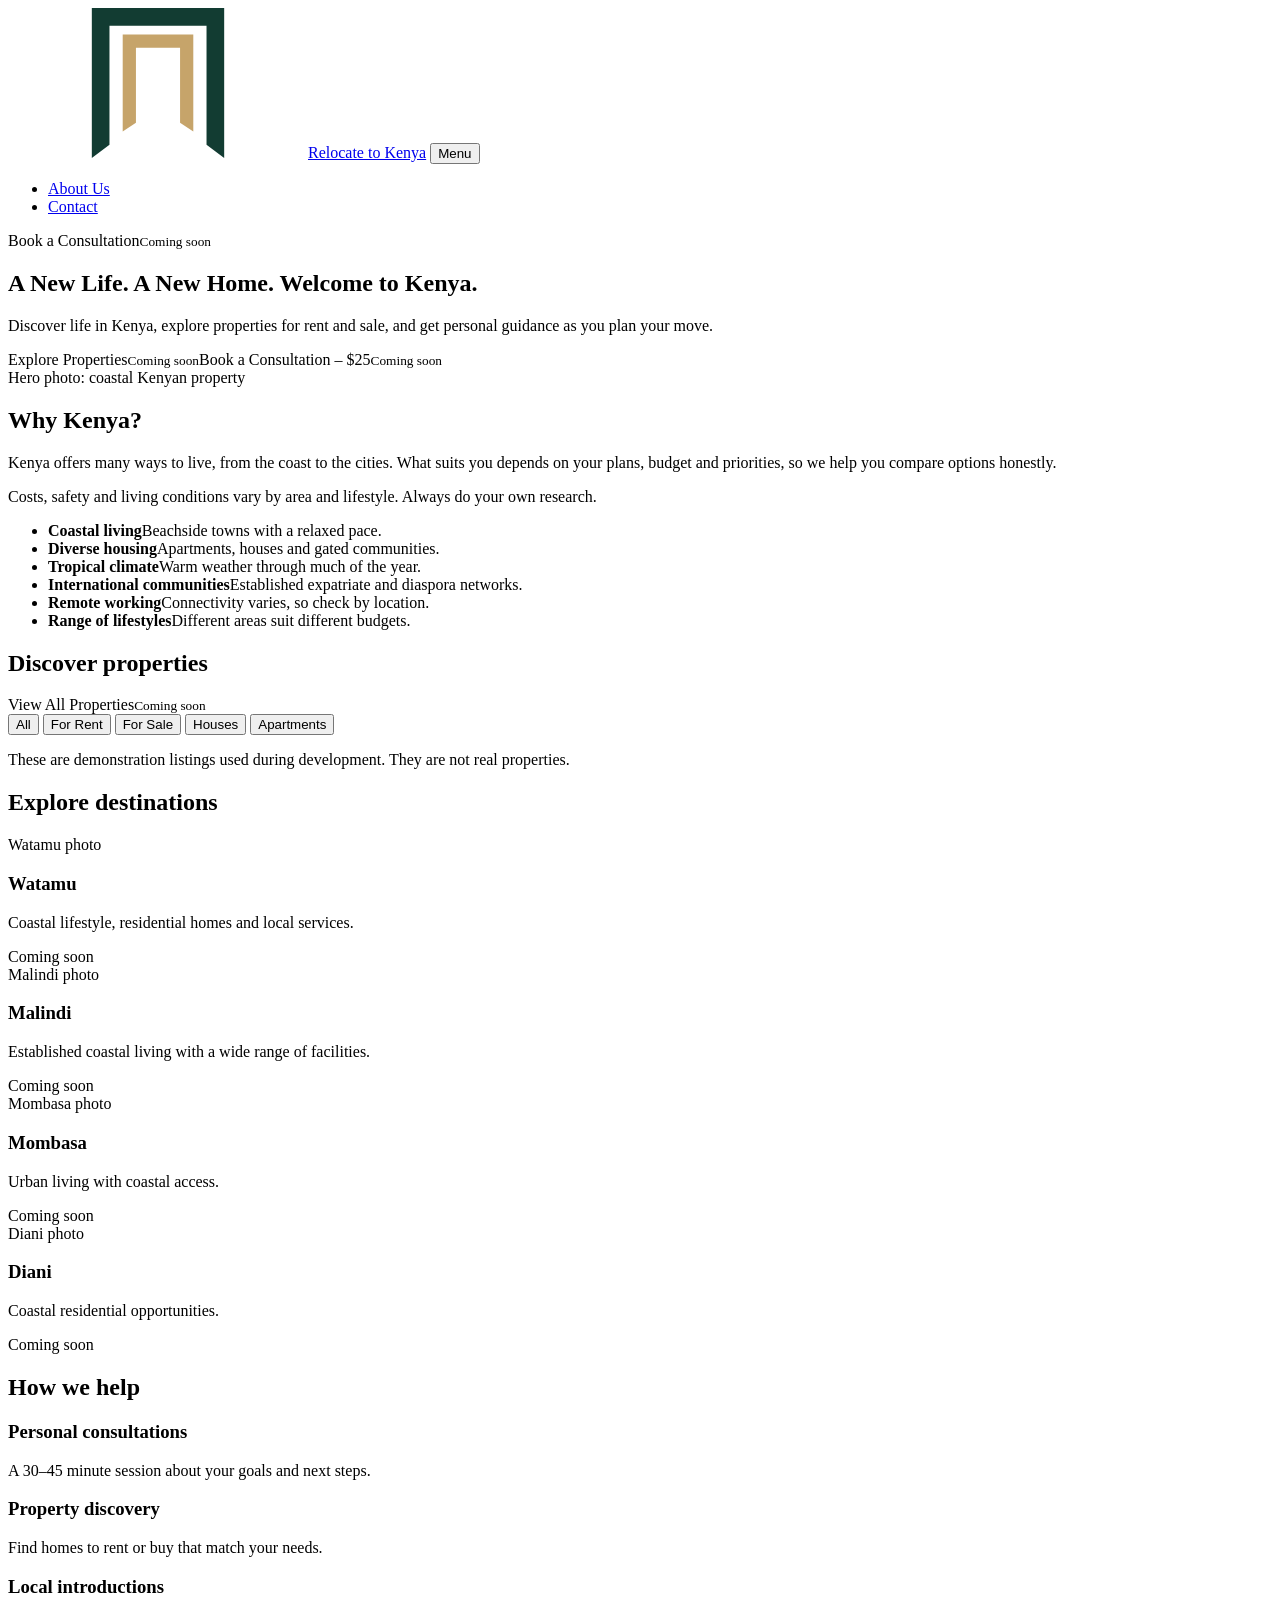
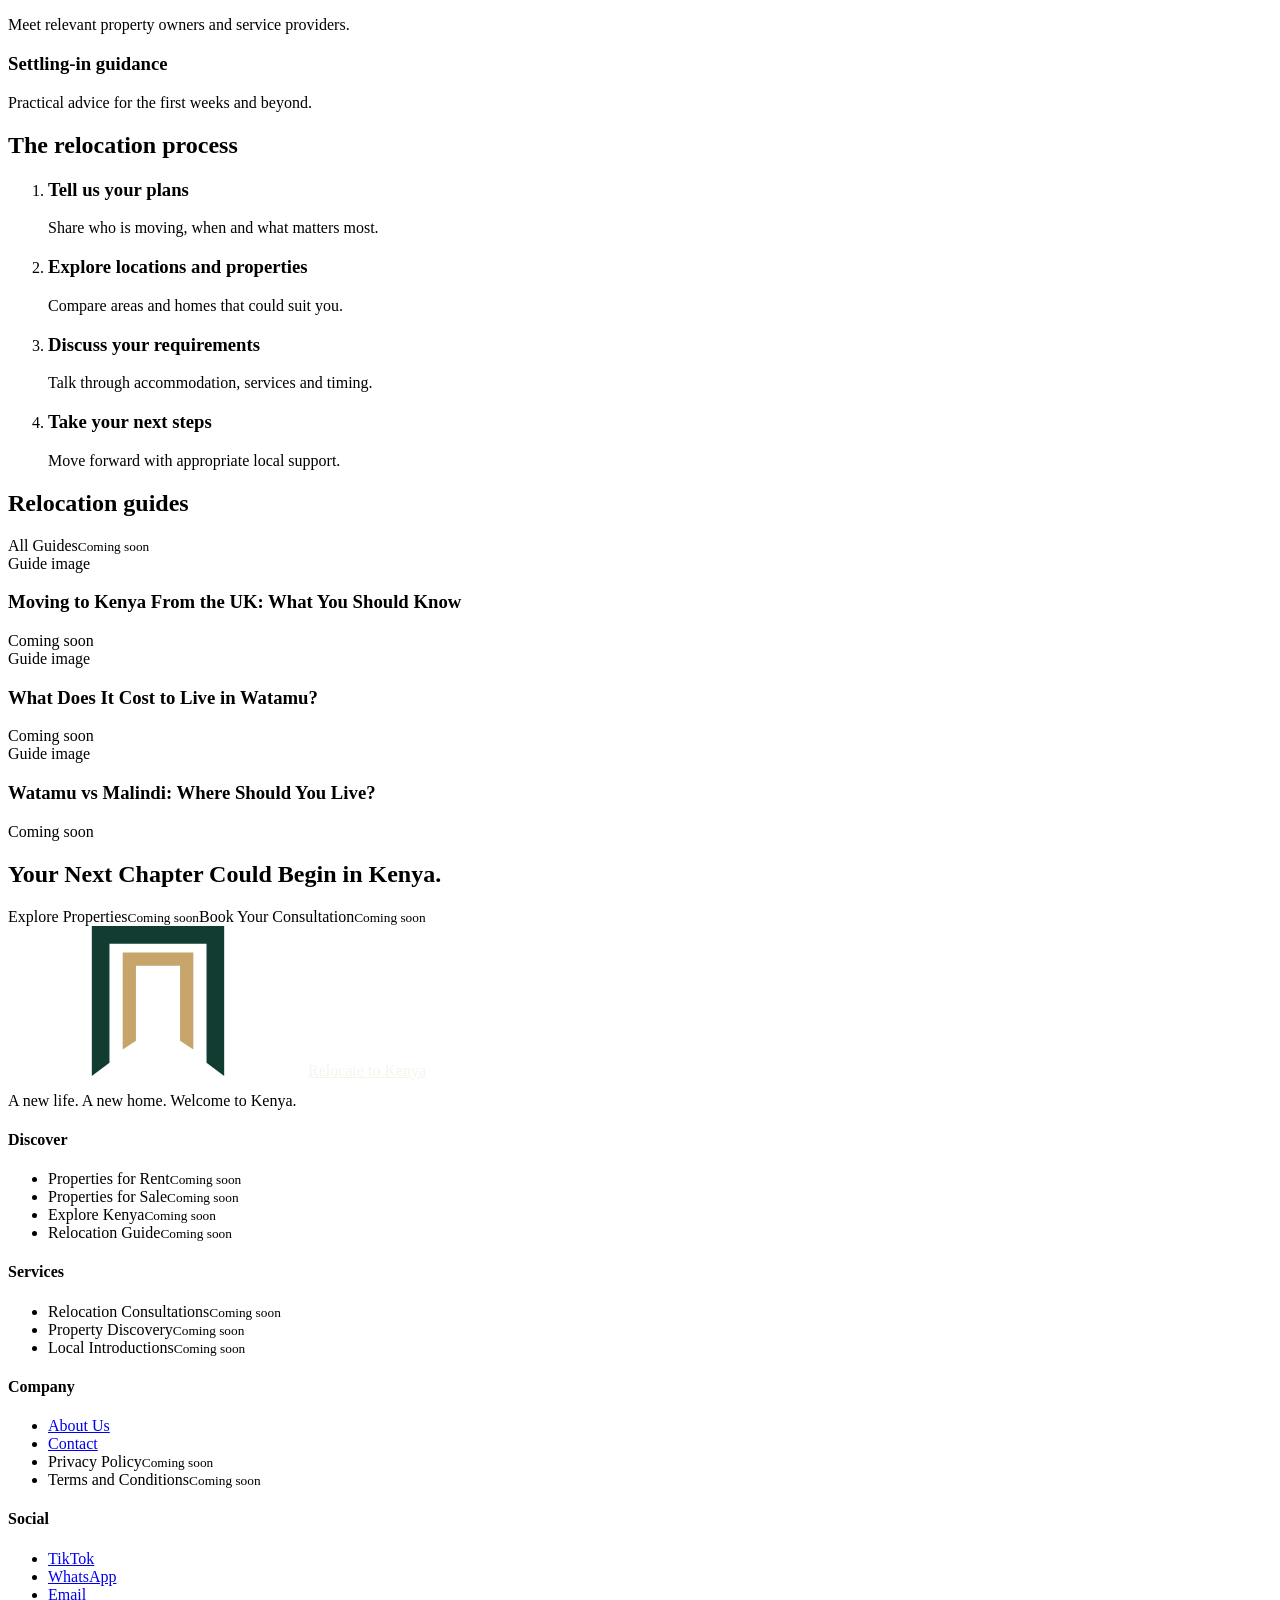
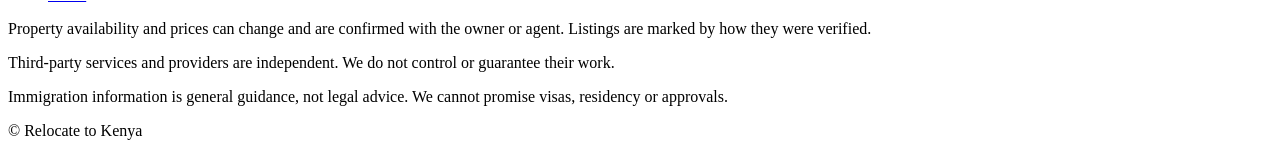
==== index.html @ d1c5458d "Update index.html" ====
<!DOCTYPE html>
<html lang="en">
<head>
<meta charset="utf-8">
<meta name="viewport" content="width=device-width,initial-scale=1">
<title>Relocate to Kenya | Moving to Kenya, Properties, Visas and Permits</title>
<meta name="description" content="Discover life in Kenya, explore properties for rent and sale in Watamu and Malindi, and get personal relocation guidance.">
<link rel="canonical" href="https://relocatetokenya.co.ke/">
<link rel="apple-touch-icon" sizes="180x180" href="/apple-touch-icon.png">
<link rel="icon" type="image/png" sizes="32x32" href="/favicon-32x32.png">
<link rel="icon" type="image/png" sizes="16x16" href="/favicon-16x16.png">
<link rel="manifest" href="/site.webmanifest">
<link rel="preconnect" href="https://fonts.googleapis.com"><link rel="preconnect" href="https://fonts.gstatic.com" crossorigin>
<link href="https://fonts.googleapis.com/css2?family=Figtree:wght@400;500;600&family=Newsreader:opsz,wght@6..72,400;6..72,500;6..72,600&display=swap" rel="stylesheet">
<link rel="stylesheet" href="css/style.css">
</head>
<body>
<svg width="0" height="0" style="position:absolute" aria-hidden="true"><symbol id="mark" viewBox="0 0 30 34"><path fill="#123C32" d="M0 0h30v34l-4-3V4H4v27l-4 3z"/><path fill="#C6A46A" d="M7 6h16v22l-3-2V9H10v17l-3 2z"/></symbol></svg>

<header class="site-header"><div class="wrap bar">
<a class="brand" href="/"><svg aria-hidden="true"><use href="#mark"/></svg>Relocate to Kenya</a>
<button class="menu-btn" aria-expanded="false" aria-controls="nav">Menu</button>
<nav id="nav" aria-label="Main"><ul>
<li><a href="/about">About Us</a></li>
<li><a href="/contact">Contact</a></li></ul></nav>
<span class="btn gold sm disabled" aria-disabled="true">Book a Consultation<small>Coming soon</small></span>
</div></header>

<main>
<section class="hero"><div class="wrap">
<div>
<h1>A New Life. A New Home. Welcome to Kenya.</h1>
<p class="lead">Discover life in Kenya, explore properties for rent and sale, and get personal guidance as you plan your move.</p>
<div class="cta-row"><span class="btn disabled" aria-disabled="true">Explore Properties<small>Coming soon</small></span><span class="btn ghost disabled" aria-disabled="true">Book a Consultation – $25<small>Coming soon</small></span></div>
</div>
<!-- To add a photo: add class "has-img" and style="background-image:url(images/hero.jpg)" -->
<div class="door"><div class="ph"><span>Hero photo: coastal Kenyan property</span></div></div>
</div></section>

<section class="why"><div class="wrap why-grid">
<div><h2>Why Kenya?</h2><p>Kenya offers many ways to live, from the coast to the cities. What suits you depends on your plans, budget and priorities, so we help you compare options honestly.</p>
<p class="fine">Costs, safety and living conditions vary by area and lifestyle. Always do your own research.</p></div>
<ul>
<li><b>Coastal living</b><span>Beachside towns with a relaxed pace.</span></li>
<li><b>Diverse housing</b><span>Apartments, houses and gated communities.</span></li>
<li><b>Tropical climate</b><span>Warm weather through much of the year.</span></li>
<li><b>International communities</b><span>Established expatriate and diaspora networks.</span></li>
<li><b>Remote working</b><span>Connectivity varies, so check by location.</span></li>
<li><b>Range of lifestyles</b><span>Different areas suit different budgets.</span></li>
</ul></div></section>

<section id="properties"><div class="wrap">
<div class="head-row"><h2>Discover properties</h2><span class="btn ghost sm disabled" aria-disabled="true">View All Properties<small>Coming soon</small></span></div>
<div class="chips" role="group" aria-label="Filter properties">
<button class="chip" data-f="all" aria-pressed="true">All</button>
<button class="chip" data-f="rent" aria-pressed="false">For Rent</button>
<button class="chip" data-f="sale" aria-pressed="false">For Sale</button>
<button class="chip" data-f="house" aria-pressed="false">Houses</button>
<button class="chip" data-f="apartment" aria-pressed="false">Apartments</button></div>
<div class="grid" id="listings" aria-live="polite"></div>
<p class="demo-note">These are demonstration listings used during development. They are not real properties.</p>
</div></section>

<section class="dest"><div class="wrap">
<h2>Explore destinations</h2>
<div class="dest-grid">
<div class="soon-card"><div class="ph"><span>Watamu photo</span></div><h3>Watamu</h3><p>Coastal lifestyle, residential homes and local services.</p><span class="soon">Coming soon</span></div>
<div class="soon-card"><div class="ph"><span>Malindi photo</span></div><h3>Malindi</h3><p>Established coastal living with a wide range of facilities.</p><span class="soon">Coming soon</span></div>
<div class="soon-card"><div class="ph"><span>Mombasa photo</span></div><h3>Mombasa</h3><p>Urban living with coastal access.</p><span class="soon">Coming soon</span></div>
<div class="soon-card"><div class="ph"><span>Diani photo</span></div><h3>Diani</h3><p>Coastal residential opportunities.</p><span class="soon">Coming soon</span></div>
</div></div></section>

<section><div class="wrap">
<h2>How we help</h2>
<div class="help-grid">
<div><h3>Personal consultations</h3><p>A 30–45 minute session about your goals and next steps.</p></div>
<div><h3>Property discovery</h3><p>Find homes to rent or buy that match your needs.</p></div>
<div><h3>Local introductions</h3><p>Meet relevant property owners and service providers.</p></div>
<div><h3>Settling-in guidance</h3><p>Practical advice for the first weeks and beyond.</p></div>
</div></div></section>

<section style="padding-top:0"><div class="wrap">
<h2>The relocation process</h2>
<ol class="steps">
<li><h3>Tell us your plans</h3><p>Share who is moving, when and what matters most.</p></li>
<li><h3>Explore locations and properties</h3><p>Compare areas and homes that could suit you.</p></li>
<li><h3>Discuss your requirements</h3><p>Talk through accommodation, services and timing.</p></li>
<li><h3>Take your next steps</h3><p>Move forward with appropriate local support.</p></li>
</ol></div></section>

<section class="guides dest"><div class="wrap">
<div class="head-row"><h2>Relocation guides</h2><span class="btn ghost sm disabled" aria-disabled="true">All Guides<small>Coming soon</small></span></div>
<div class="grid">
<article class="guide"><div class="soon-card"><div class="ph"><span>Guide image</span></div><h3>Moving to Kenya From the UK: What You Should Know</h3><span class="soon">Coming soon</span></div></article>
<article class="guide"><div class="soon-card"><div class="ph"><span>Guide image</span></div><h3>What Does It Cost to Live in Watamu?</h3><span class="soon">Coming soon</span></div></article>
<article class="guide"><div class="soon-card"><div class="ph"><span>Guide image</span></div><h3>Watamu vs Malindi: Where Should You Live?</h3><span class="soon">Coming soon</span></div></article>
</div></div></section>

<section class="final"><div class="wrap">
<h2>Your Next Chapter Could Begin in Kenya.</h2>
<div class="cta-row"><span class="btn gold disabled" aria-disabled="true">Explore Properties<small>Coming soon</small></span><span class="btn ghost disabled" aria-disabled="true">Book Your Consultation<small>Coming soon</small></span></div>
</div></section>
</main>

<footer><div class="wrap">
<div class="f-grid">
<div><a class="brand" href="/" style="color:#F7F4EC"><svg aria-hidden="true"><use href="#mark"/></svg>Relocate to Kenya</a><p style="margin-top:12px">A new life. A new home. Welcome to Kenya.</p></div>
<div><h4>Discover</h4><ul><li><span class="off">Properties for Rent<small>Coming soon</small></span></li><li><span class="off">Properties for Sale<small>Coming soon</small></span></li><li><span class="off">Explore Kenya<small>Coming soon</small></span></li><li><span class="off">Relocation Guide<small>Coming soon</small></span></li></ul></div>
<div><h4>Services</h4><ul><li><span class="off">Relocation Consultations<small>Coming soon</small></span></li><li><span class="off">Property Discovery<small>Coming soon</small></span></li><li><span class="off">Local Introductions<small>Coming soon</small></span></li></ul></div>
<div><h4>Company</h4><ul><li><a href="/about">About Us</a></li><li><a href="/contact">Contact</a></li><li><span class="off">Privacy Policy<small>Coming soon</small></span></li><li><span class="off">Terms and Conditions<small>Coming soon</small></span></li></ul></div>
<div><h4>Social</h4><ul><li><a href="https://www.tiktok.com/@relocatetokenya" target="_blank" rel="noopener">TikTok</a></li><li><a href="https://wa.me/254706688115" target="_blank" rel="noopener">WhatsApp</a></li><li><a href="mailto:info@relocatetokenya.co.ke">Email</a></li></ul></div>
</div>
<div class="disclaimer">
<p>Property availability and prices can change and are confirmed with the owner or agent. Listings are marked by how they were verified.</p>
<p>Third-party services and providers are independent. We do not control or guarantee their work.</p>
<p>Immigration information is general guidance, not legal advice. We cannot promise visas, residency or approvals.</p>
<p>© <span id="year"></span> Relocate to Kenya</p>
</div></div></footer>
<script src="js/main.js"></script>
</body>
</html>
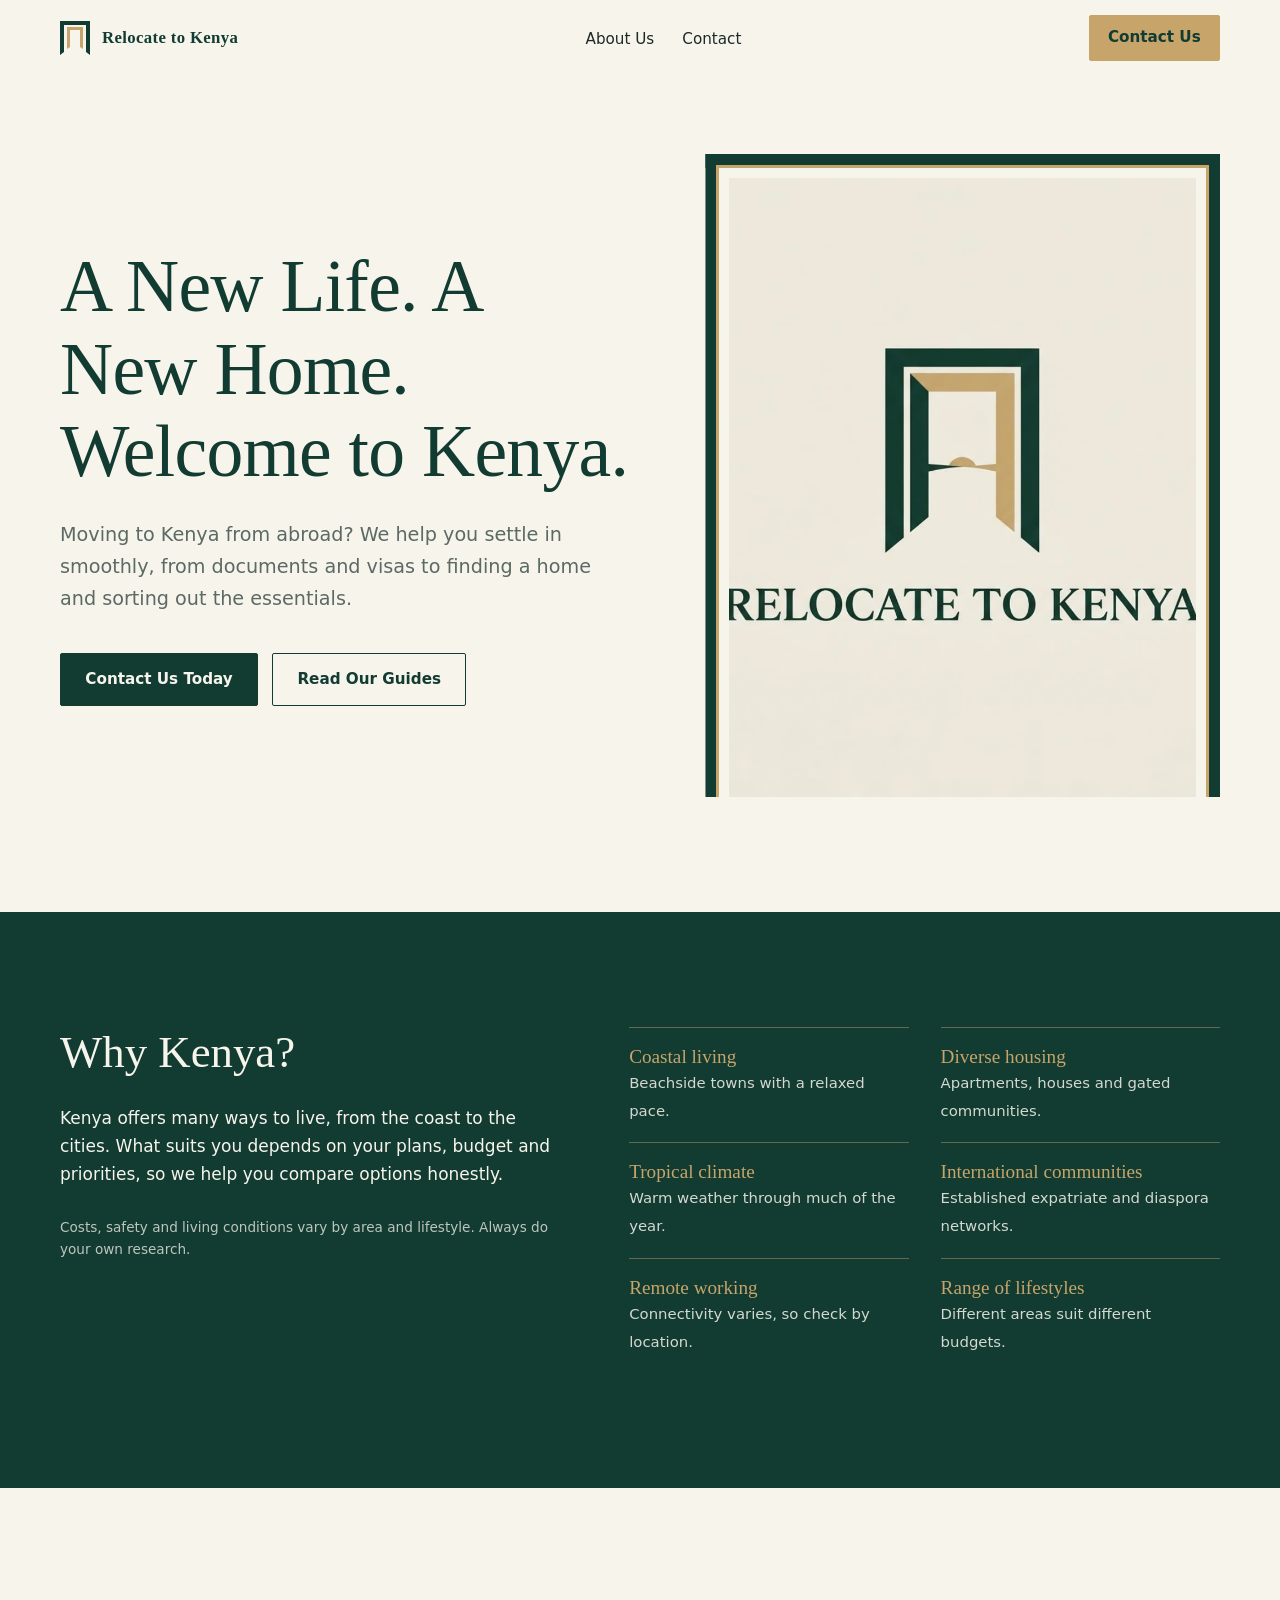
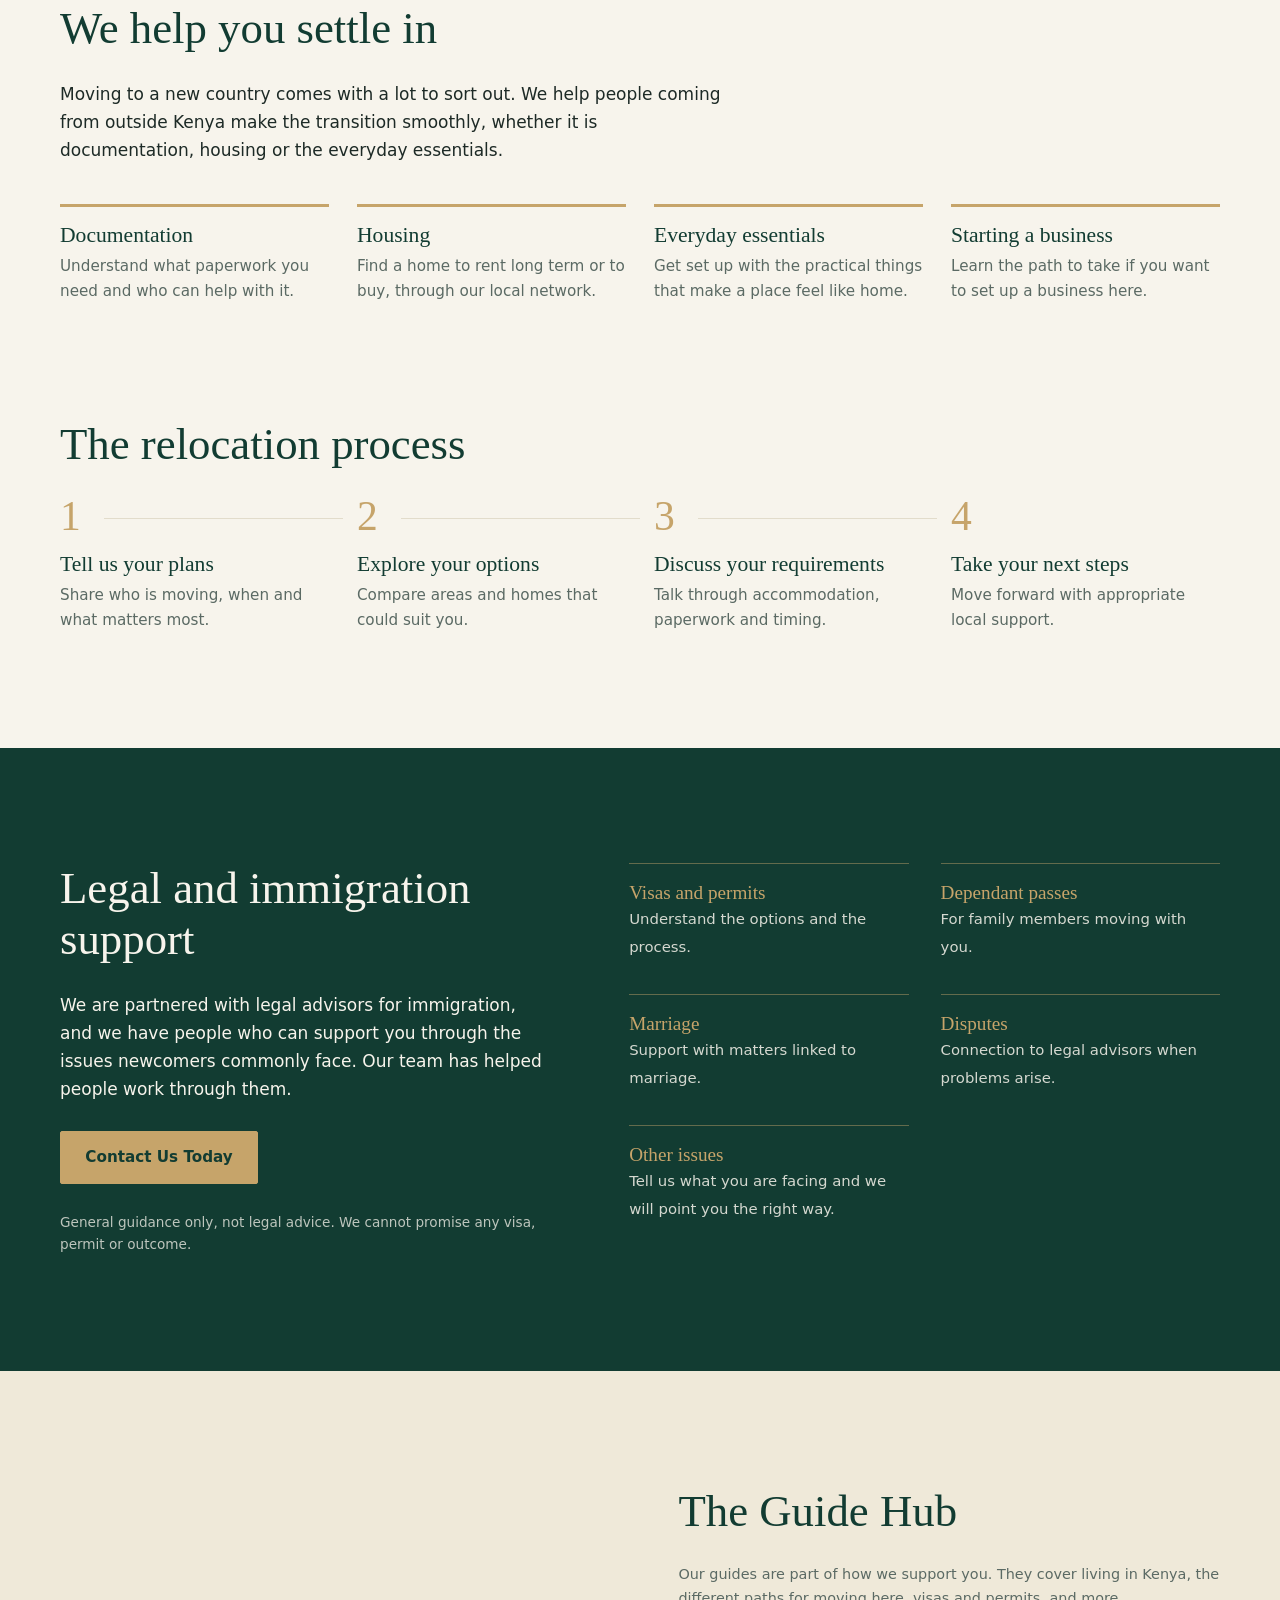
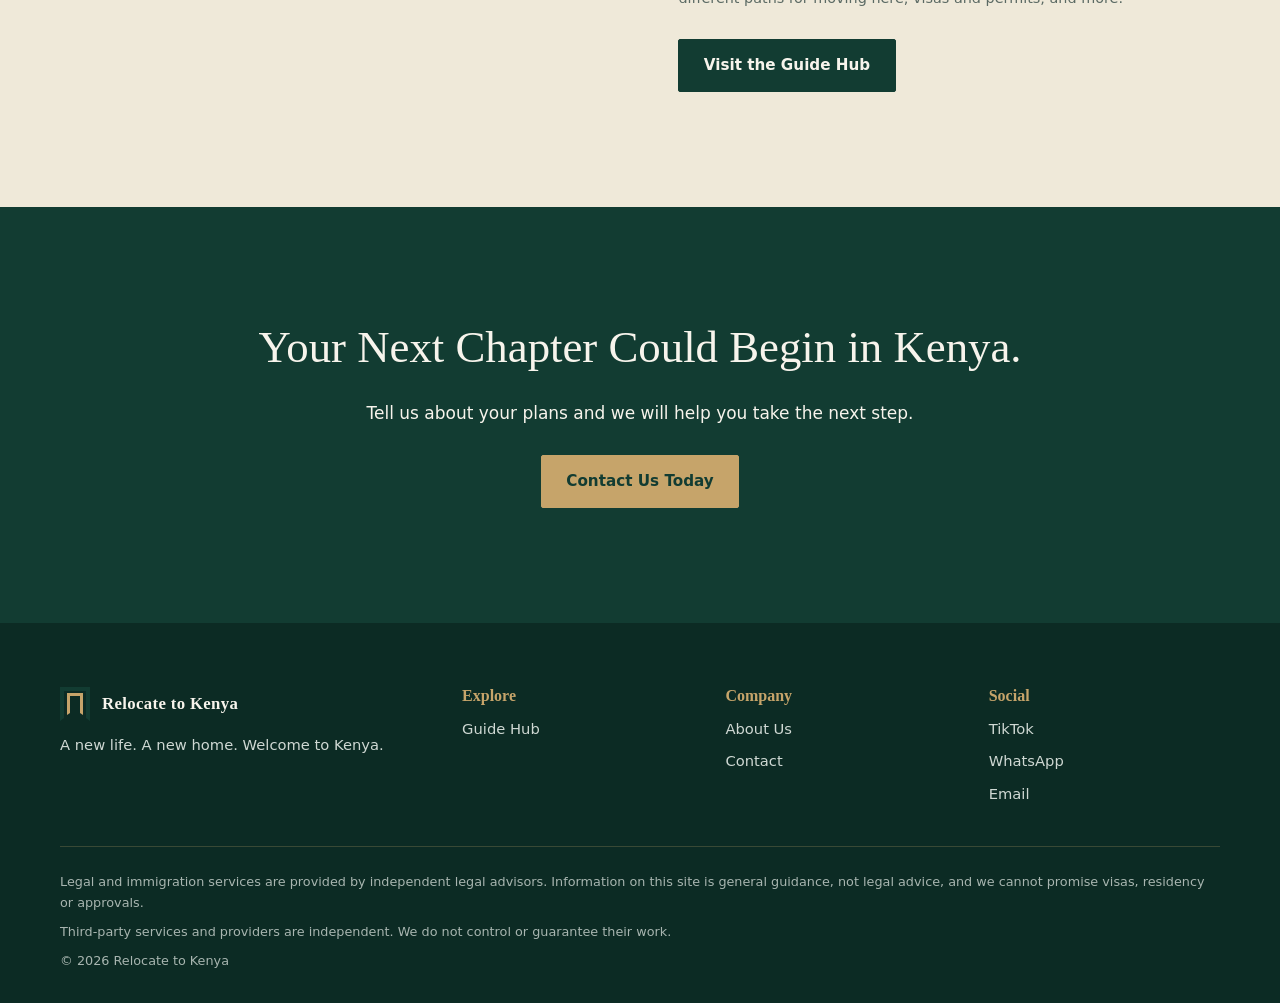
==== commit aa73b756: "Revise title and meta description for SEO improvement Updated the title and meta description for bet" ====
--- a/index.html
+++ b/index.html
@@ -3,8 +3,8 @@
 <head>
 <meta charset="utf-8">
 <meta name="viewport" content="width=device-width,initial-scale=1">
-<title>Relocate to Kenya | Moving to Kenya, Properties, Visas and Permits</title>
-<meta name="description" content="Discover life in Kenya, explore properties for rent and sale in Watamu and Malindi, and get personal relocation guidance.">
+<title>Relocate to Kenya | Moving to Kenya, Properties in Watamu and Malindi</title>
+<meta name="description" content="Relocate to Kenya helps people moving to Kenya settle in smoothly, from documents and visas to housing and everyday essentials.">
 <link rel="canonical" href="https://relocatetokenya.co.ke/">
 <link rel="apple-touch-icon" sizes="180x180" href="/apple-touch-icon.png">
 <link rel="icon" type="image/png" sizes="32x32" href="/favicon-32x32.png">
@@ -23,18 +23,17 @@
 <nav id="nav" aria-label="Main"><ul>
 <li><a href="/about">About Us</a></li>
 <li><a href="/contact">Contact</a></li></ul></nav>
-<span class="btn gold sm disabled" aria-disabled="true">Book a Consultation<small>Coming soon</small></span>
+<a class="btn gold sm" href="/contact">Contact Us</a>
 </div></header>
 
 <main>
 <section class="hero"><div class="wrap">
 <div>
 <h1>A New Life. A New Home. Welcome to Kenya.</h1>
-<p class="lead">Discover life in Kenya, explore properties for rent and sale, and get personal guidance as you plan your move.</p>
-<div class="cta-row"><span class="btn disabled" aria-disabled="true">Explore Properties<small>Coming soon</small></span><span class="btn ghost disabled" aria-disabled="true">Book a Consultation – $25<small>Coming soon</small></span></div>
+<p class="lead">Moving to Kenya from abroad? We help you settle in smoothly, from documents and visas to finding a home and sorting out the essentials.</p>
+<div class="cta-row"><a class="btn" href="/contact">Contact Us Today</a><a class="btn ghost" href="/guides">Read Our Guides</a></div>
 </div>
-<!-- To add a photo: add class "has-img" and style="background-image:url(images/hero.jpg)" -->
-<div class="door"><div class="ph"><span>Hero photo: coastal Kenyan property</span></div></div>
+<div class="door"><div class="ph has-img" style="background-image:url(/images/hero.jpeg)" role="img" aria-label="Relocate to Kenya"></div></div>
 </div></section>
 
 <section class="why"><div class="wrap why-grid">
@@ -49,71 +48,63 @@
 <li><b>Range of lifestyles</b><span>Different areas suit different budgets.</span></li>
 </ul></div></section>
 
-<section id="properties"><div class="wrap">
-<div class="head-row"><h2>Discover properties</h2><span class="btn ghost sm disabled" aria-disabled="true">View All Properties<small>Coming soon</small></span></div>
-<div class="chips" role="group" aria-label="Filter properties">
-<button class="chip" data-f="all" aria-pressed="true">All</button>
-<button class="chip" data-f="rent" aria-pressed="false">For Rent</button>
-<button class="chip" data-f="sale" aria-pressed="false">For Sale</button>
-<button class="chip" data-f="house" aria-pressed="false">Houses</button>
-<button class="chip" data-f="apartment" aria-pressed="false">Apartments</button></div>
-<div class="grid" id="listings" aria-live="polite"></div>
-<p class="demo-note">These are demonstration listings used during development. They are not real properties.</p>
-</div></section>
-
-<section class="dest"><div class="wrap">
-<h2>Explore destinations</h2>
-<div class="dest-grid">
-<div class="soon-card"><div class="ph"><span>Watamu photo</span></div><h3>Watamu</h3><p>Coastal lifestyle, residential homes and local services.</p><span class="soon">Coming soon</span></div>
-<div class="soon-card"><div class="ph"><span>Malindi photo</span></div><h3>Malindi</h3><p>Established coastal living with a wide range of facilities.</p><span class="soon">Coming soon</span></div>
-<div class="soon-card"><div class="ph"><span>Mombasa photo</span></div><h3>Mombasa</h3><p>Urban living with coastal access.</p><span class="soon">Coming soon</span></div>
-<div class="soon-card"><div class="ph"><span>Diani photo</span></div><h3>Diani</h3><p>Coastal residential opportunities.</p><span class="soon">Coming soon</span></div>
-</div></div></section>
-
 <section><div class="wrap">
-<h2>How we help</h2>
+<h2>We help you settle in</h2>
+<p style="margin-bottom:40px">Moving to a new country comes with a lot to sort out. We help people coming from outside Kenya make the transition smoothly, whether it is documentation, housing or the everyday essentials.</p>
 <div class="help-grid">
-<div><h3>Personal consultations</h3><p>A 30–45 minute session about your goals and next steps.</p></div>
-<div><h3>Property discovery</h3><p>Find homes to rent or buy that match your needs.</p></div>
-<div><h3>Local introductions</h3><p>Meet relevant property owners and service providers.</p></div>
-<div><h3>Settling-in guidance</h3><p>Practical advice for the first weeks and beyond.</p></div>
+<div><h3>Documentation</h3><p>Understand what paperwork you need and who can help with it.</p></div>
+<div><h3>Housing</h3><p>Find a home to rent long term or to buy, through our local network.</p></div>
+<div><h3>Everyday essentials</h3><p>Get set up with the practical things that make a place feel like home.</p></div>
+<div><h3>Starting a business</h3><p>Learn the path to take if you want to set up a business here.</p></div>
 </div></div></section>
 
 <section style="padding-top:0"><div class="wrap">
 <h2>The relocation process</h2>
 <ol class="steps">
 <li><h3>Tell us your plans</h3><p>Share who is moving, when and what matters most.</p></li>
-<li><h3>Explore locations and properties</h3><p>Compare areas and homes that could suit you.</p></li>
-<li><h3>Discuss your requirements</h3><p>Talk through accommodation, services and timing.</p></li>
+<li><h3>Explore your options</h3><p>Compare areas and homes that could suit you.</p></li>
+<li><h3>Discuss your requirements</h3><p>Talk through accommodation, paperwork and timing.</p></li>
 <li><h3>Take your next steps</h3><p>Move forward with appropriate local support.</p></li>
 </ol></div></section>
 
-<section class="guides dest"><div class="wrap">
-<div class="head-row"><h2>Relocation guides</h2><span class="btn ghost sm disabled" aria-disabled="true">All Guides<small>Coming soon</small></span></div>
-<div class="grid">
-<article class="guide"><div class="soon-card"><div class="ph"><span>Guide image</span></div><h3>Moving to Kenya From the UK: What You Should Know</h3><span class="soon">Coming soon</span></div></article>
-<article class="guide"><div class="soon-card"><div class="ph"><span>Guide image</span></div><h3>What Does It Cost to Live in Watamu?</h3><span class="soon">Coming soon</span></div></article>
-<article class="guide"><div class="soon-card"><div class="ph"><span>Guide image</span></div><h3>Watamu vs Malindi: Where Should You Live?</h3><span class="soon">Coming soon</span></div></article>
+<section class="why"><div class="wrap why-grid">
+<div><h2>Legal and immigration support</h2>
+<p>We are partnered with legal advisors for immigration, and we have people who can support you through the issues newcomers commonly face. Our team has helped people work through them.</p>
+<div class="cta-row" style="margin-top:28px"><a class="btn gold" href="/contact">Contact Us Today</a></div>
+<p class="fine">General guidance only, not legal advice. We cannot promise any visa, permit or outcome.</p></div>
+<ul>
+<li><b>Visas and permits</b><span>Understand the options and the process.</span></li>
+<li><b>Dependant passes</b><span>For family members moving with you.</span></li>
+<li><b>Marriage</b><span>Support with matters linked to marriage.</span></li>
+<li><b>Disputes</b><span>Connection to legal advisors when problems arise.</span></li>
+<li><b>Other issues</b><span>Tell us what you are facing and we will point you the right way.</span></li>
+</ul></div></section>
+
+<section class="dest"><div class="wrap two-col" style="align-items:center">
+<img class="hub-img" src="https://images.unsplash.com/photo-1629553032544-3c1477c0eac9?q=80&w=764&auto=format&fit=crop&ixlib=rb-4.1.0&ixid=NHwxMjA3fDA%3D" alt="" loading="lazy">
+<div>
+<h2>The Guide Hub</h2>
+<p>Our guides are part of how we support you. They cover living in Kenya, the different paths for moving here, visas and permits, and more.</p>
+<div class="cta-row" style="margin-top:28px"><a class="btn" href="/guides">Visit the Guide Hub</a></div>
 </div></div></section>
 
 <section class="final"><div class="wrap">
 <h2>Your Next Chapter Could Begin in Kenya.</h2>
-<div class="cta-row"><span class="btn gold disabled" aria-disabled="true">Explore Properties<small>Coming soon</small></span><span class="btn ghost disabled" aria-disabled="true">Book Your Consultation<small>Coming soon</small></span></div>
+<p style="margin-inline:auto">Tell us about your plans and we will help you take the next step.</p>
+<div class="cta-row"><a class="btn gold" href="/contact">Contact Us Today</a></div>
 </div></section>
 </main>
 
 <footer><div class="wrap">
-<div class="f-grid">
+<div class="f-grid" style="grid-template-columns:1.6fr 1fr 1fr 1fr">
 <div><a class="brand" href="/" style="color:#F7F4EC"><svg aria-hidden="true"><use href="#mark"/></svg>Relocate to Kenya</a><p style="margin-top:12px">A new life. A new home. Welcome to Kenya.</p></div>
-<div><h4>Discover</h4><ul><li><span class="off">Properties for Rent<small>Coming soon</small></span></li><li><span class="off">Properties for Sale<small>Coming soon</small></span></li><li><span class="off">Explore Kenya<small>Coming soon</small></span></li><li><span class="off">Relocation Guide<small>Coming soon</small></span></li></ul></div>
-<div><h4>Services</h4><ul><li><span class="off">Relocation Consultations<small>Coming soon</small></span></li><li><span class="off">Property Discovery<small>Coming soon</small></span></li><li><span class="off">Local Introductions<small>Coming soon</small></span></li></ul></div>
-<div><h4>Company</h4><ul><li><a href="/about">About Us</a></li><li><a href="/contact">Contact</a></li><li><span class="off">Privacy Policy<small>Coming soon</small></span></li><li><span class="off">Terms and Conditions<small>Coming soon</small></span></li></ul></div>
+<div><h4>Explore</h4><ul><li><a href="/guides">Guide Hub</a></li></ul></div>
+<div><h4>Company</h4><ul><li><a href="/about">About Us</a></li><li><a href="/contact">Contact</a></li></ul></div>
 <div><h4>Social</h4><ul><li><a href="https://www.tiktok.com/@relocatetokenya" target="_blank" rel="noopener">TikTok</a></li><li><a href="https://wa.me/254706688115" target="_blank" rel="noopener">WhatsApp</a></li><li><a href="mailto:info@relocatetokenya.co.ke">Email</a></li></ul></div>
 </div>
 <div class="disclaimer">
-<p>Property availability and prices can change and are confirmed with the owner or agent. Listings are marked by how they were verified.</p>
+<p>Legal and immigration services are provided by independent legal advisors. Information on this site is general guidance, not legal advice, and we cannot promise visas, residency or approvals.</p>
 <p>Third-party services and providers are independent. We do not control or guarantee their work.</p>
-<p>Immigration information is general guidance, not legal advice. We cannot promise visas, residency or approvals.</p>
 <p>© <span id="year"></span> Relocate to Kenya</p>
 </div></div></footer>
 <script src="js/main.js"></script>
--- a/css/style.css
+++ b/css/style.css
@@ -0,0 +1,149 @@
+:root{--green:#123C32;--green-2:#1c5545;--gold:#C6A46A;--ivory:#F7F4EC;--ink:#1d2a26;--mute:#5b6a64;--line:#e2dccb;--r:2px;--serif:'Newsreader',Georgia,serif;--sans:'Figtree',system-ui,sans-serif}
+*{box-sizing:border-box;margin:0}
+html{scroll-behavior:smooth}
+body{font:17px/1.65 var(--sans);color:var(--ink);background:var(--ivory)}
+img{max-width:100%;display:block}
+a{color:inherit}
+:focus-visible{outline:3px solid var(--gold);outline-offset:3px}
+.wrap{width:min(1160px,92%);margin-inline:auto}
+h1,h2,h3{font-family:var(--serif);font-weight:500;line-height:1.12;color:var(--green)}
+h1{font-size:clamp(2.6rem,6vw,4.6rem);letter-spacing:-.01em}
+h2{font-size:clamp(1.9rem,3.6vw,2.8rem);margin-bottom:.6em}
+h3{font-size:1.35rem;margin-bottom:.3em}
+p{max-width:62ch}
+section{padding:clamp(64px,9vw,120px) 0}
+.btn{display:inline-block;padding:.85em 1.6em;border:1.5px solid var(--green);background:var(--green);color:var(--ivory);text-decoration:none;font-weight:600;font-size:.95rem;border-radius:var(--r);transition:background .2s,color .2s}
+.btn:hover{background:var(--green-2)}
+.btn.ghost{background:transparent;color:var(--green)}
+.btn.ghost:hover{background:var(--green);color:var(--ivory)}
+.btn.gold{background:var(--gold);border-color:var(--gold);color:var(--green)}
+.btn.gold:hover{background:#d4b57f}
+.btn.sm{padding:.6em 1.2em}
+/* header */
+.site-header{position:sticky;top:0;z-index:50;background:var(--ivory);border-bottom:1px solid transparent;transition:border-color .2s,box-shadow .2s}
+.site-header.scrolled{border-color:var(--line);box-shadow:0 6px 20px -14px rgba(18,60,50,.4)}
+.bar{display:flex;align-items:center;justify-content:space-between;gap:24px;min-height:76px}
+.brand{display:flex;align-items:center;gap:12px;text-decoration:none;font:600 1.05rem var(--serif);color:var(--green);letter-spacing:.02em}
+.brand svg{width:30px;height:34px}
+nav ul{display:flex;gap:28px;list-style:none;padding:0}
+nav a{text-decoration:none;font-size:.95rem;font-weight:500;padding:6px 0;border-bottom:1.5px solid transparent}
+nav a:hover,nav a[aria-current]{border-color:var(--gold)}
+.menu-btn{display:none;background:none;border:1.5px solid var(--green);color:var(--green);padding:.5em .9em;font:600 .9rem var(--sans);border-radius:var(--r);cursor:pointer}
+/* hero */
+.hero{padding-top:clamp(40px,6vw,80px)}
+.hero .wrap{display:grid;grid-template-columns:1.05fr .95fr;gap:clamp(32px,6vw,90px);align-items:center}
+.hero p.lead{font-size:1.2rem;color:var(--mute);margin:1.4em 0 2em}
+.cta-row{display:flex;flex-wrap:wrap;gap:14px}
+.door{position:relative;aspect-ratio:4/5;border:14px solid var(--green);border-bottom:0;padding:10px 10px 0;background:var(--ivory)}
+.door::before{content:"";position:absolute;inset:0;border:3px solid var(--gold);border-bottom:0;pointer-events:none;z-index:2;margin:-3px}
+.door .ph{height:100%}
+/* photo placeholders: drop real photos in /images and set --img */
+.ph{position:relative;background:linear-gradient(160deg,#2b6a58,#123C32 60%,#0d2c25);background-size:cover;background-position:center;display:flex;align-items:flex-end;color:#fff}
+.ph span{font-size:.8rem;padding:10px 12px;background:rgba(18,60,50,.7);margin:12px;border-radius:var(--r)}
+.ph.has-img span{display:none}
+/* why */
+.why{background:var(--green);color:var(--ivory)}
+.why h2{color:var(--ivory)}
+.why-grid{display:grid;grid-template-columns:1fr 1.2fr;gap:clamp(32px,6vw,90px)}
+.why ul{list-style:none;padding:0;display:grid;grid-template-columns:1fr 1fr;gap:0 32px}
+.why li{padding:18px 0;border-top:1px solid rgba(198,164,106,.45)}
+.why li b{display:block;font:500 1.2rem var(--serif);color:var(--gold)}
+.why li span{font-size:.93rem;opacity:.85}
+.fine{font-size:.85rem;opacity:.75;margin-top:2em}
+/* properties */
+.head-row{display:flex;justify-content:space-between;align-items:end;gap:24px;flex-wrap:wrap;margin-bottom:28px}
+.chips{display:flex;gap:8px;flex-wrap:wrap;margin-bottom:32px}
+.chip{padding:.5em 1.1em;border:1.5px solid var(--line);background:transparent;font:500 .9rem var(--sans);border-radius:99px;cursor:pointer;color:var(--ink)}
+.chip[aria-pressed=true]{background:var(--green);border-color:var(--green);color:var(--ivory)}
+.grid{display:grid;grid-template-columns:repeat(auto-fill,minmax(300px,1fr));gap:28px}
+.card{background:#fff;border:1px solid var(--line);display:flex;flex-direction:column}
+.card .ph{aspect-ratio:3/2}
+.card .body{padding:20px 22px 24px;display:flex;flex-direction:column;gap:6px;flex:1}
+.tag{font-size:.78rem;color:var(--mute)}
+.price{font:600 1.2rem var(--serif);color:var(--green)}
+.facts{display:flex;gap:14px;font-size:.88rem;color:var(--mute);flex-wrap:wrap}
+.status{font-size:.8rem;border-left:3px solid var(--gold);padding-left:8px;margin-top:6px}
+.demo-note{font-size:.85rem;color:var(--mute);margin-top:22px}
+/* destinations */
+.dest{background:#efe9d9}
+.dest-grid{display:grid;grid-template-columns:1.3fr 1.3fr 1fr 1fr;gap:20px}
+.dest a{text-decoration:none;display:block}
+.dest .ph{aspect-ratio:3/4}
+.dest h3{margin-top:12px}
+.dest p{font-size:.9rem;color:var(--mute)}
+.soon{font-size:.78rem;color:var(--mute)}
+/* help + process */
+.help-grid{display:grid;grid-template-columns:repeat(4,1fr);gap:28px}
+.help-grid div{border-top:3px solid var(--gold);padding-top:16px}
+.help-grid p{font-size:.95rem;color:var(--mute)}
+.steps{counter-reset:s;list-style:none;padding:0;display:grid;grid-template-columns:repeat(4,1fr);gap:28px}
+.steps li{counter-increment:s;position:relative;padding-top:56px}
+.steps li::before{content:counter(s);position:absolute;top:0;left:0;font:500 2.6rem/1 var(--serif);color:var(--gold)}
+.steps li::after{content:"";position:absolute;top:22px;left:44px;right:-14px;border-top:1px solid var(--line)}
+.steps li:last-child::after{display:none}
+.steps p{font-size:.95rem;color:var(--mute)}
+/* guides */
+.guides .grid{grid-template-columns:repeat(auto-fill,minmax(260px,1fr))}
+.guide a{text-decoration:none}
+.guide .ph{aspect-ratio:16/10}
+.guide h3{margin-top:14px;font-size:1.2rem}
+/* final */
+.final{background:var(--green);text-align:center;color:var(--ivory)}
+.final h2{color:var(--ivory)}
+.final .cta-row{justify-content:center;margin-top:28px}
+.final .btn.ghost{color:var(--ivory);border-color:var(--gold)}
+.final .btn.ghost:hover{background:var(--gold);color:var(--green)}
+/* footer */
+footer{background:#0c2b24;color:#cfd8d3;padding:64px 0 32px;font-size:.92rem}
+.f-grid{display:grid;grid-template-columns:1.4fr repeat(4,1fr);gap:32px}
+footer h4{font:600 1rem var(--serif);color:var(--gold);margin-bottom:12px}
+footer ul{list-style:none;padding:0;display:grid;gap:8px}
+footer a{text-decoration:none}
+footer a:hover{color:var(--gold)}
+.disclaimer{border-top:1px solid rgba(198,164,106,.3);margin-top:40px;padding-top:24px;font-size:.8rem;opacity:.8;display:grid;gap:8px}
+.disclaimer p{max-width:none}
+@media(max-width:900px){
+.menu-btn{display:block}
+nav{position:absolute;top:76px;left:0;right:0;background:var(--ivory);border-bottom:1px solid var(--line);display:none;padding:12px 4% 24px}
+nav.open{display:block}
+nav ul{flex-direction:column;gap:6px}
+nav a{display:block;padding:10px 0}
+.bar>.btn{display:none}
+.hero .wrap,.why-grid{grid-template-columns:1fr}
+.door{max-width:420px}
+.dest-grid,.help-grid,.steps{grid-template-columns:1fr 1fr}
+.steps li::after{display:none}
+.f-grid{grid-template-columns:1fr 1fr}
+}
+@media(max-width:560px){.dest-grid,.help-grid,.steps,.why ul{grid-template-columns:1fr}.f-grid{grid-template-columns:1fr}}
+@media(prefers-reduced-motion:no-preference){.door{animation:rise .9s cubic-bezier(.2,.7,.2,1) both}@keyframes rise{from{clip-path:inset(100% 0 0 0)}to{clip-path:inset(0)}}}
+@media(prefers-reduced-motion:reduce){html{scroll-behavior:auto}*{transition:none!important}}
+
+/* coming soon states */
+.btn.disabled,.btn.disabled:hover{background:transparent;border:1.5px dashed var(--mute);color:var(--mute);cursor:not-allowed}
+.final .btn.disabled,.final .btn.disabled:hover{border-color:rgba(247,244,236,.5);color:rgba(247,244,236,.75)}
+.btn small,.off small{font-weight:500;font-size:.72rem;margin-left:.6em;opacity:.85}
+.soon-card{cursor:default}
+.off{opacity:.65;cursor:default}
+
+/* inner pages */
+.page-hero{padding:clamp(48px,7vw,96px) 0 clamp(32px,4vw,56px)}
+.page-hero h1{font-size:clamp(2.2rem,5vw,3.6rem)}
+.page-hero .lead{font-size:1.2rem;color:var(--mute);margin-top:1em}
+.two-col{display:grid;grid-template-columns:1fr 1fr;gap:clamp(32px,6vw,90px)}
+.two-col p+p{margin-top:1em}
+.values{list-style:none;padding:0}
+.values li{padding:16px 0;border-top:1px solid var(--line)}
+.values li:last-child{border-bottom:1px solid var(--line)}
+.values b{display:block;font:500 1.2rem var(--serif);color:var(--green)}
+.values span{color:var(--mute);font-size:.95rem}
+.methods{display:grid;grid-template-columns:repeat(auto-fit,minmax(230px,1fr));gap:20px}
+.method{display:block;text-decoration:none;background:#fff;border:1px solid var(--line);border-top:3px solid var(--gold);padding:22px 24px;transition:border-color .2s}
+.method:hover{border-color:var(--green)}
+.method span{color:var(--mute);overflow-wrap:anywhere}
+.off-card{opacity:.6;border-top-style:dashed}
+.topics{display:grid;grid-template-columns:repeat(auto-fit,minmax(230px,1fr));gap:20px;margin:28px 0}
+.topics a{text-decoration:none;padding:18px 0;border-top:1px solid var(--line)}
+.topics a:hover h3{text-decoration:underline;text-decoration-color:var(--gold)}
+.topics p{font-size:.93rem;color:var(--mute)}
+@media(max-width:900px){.two-col{grid-template-columns:1fr}}
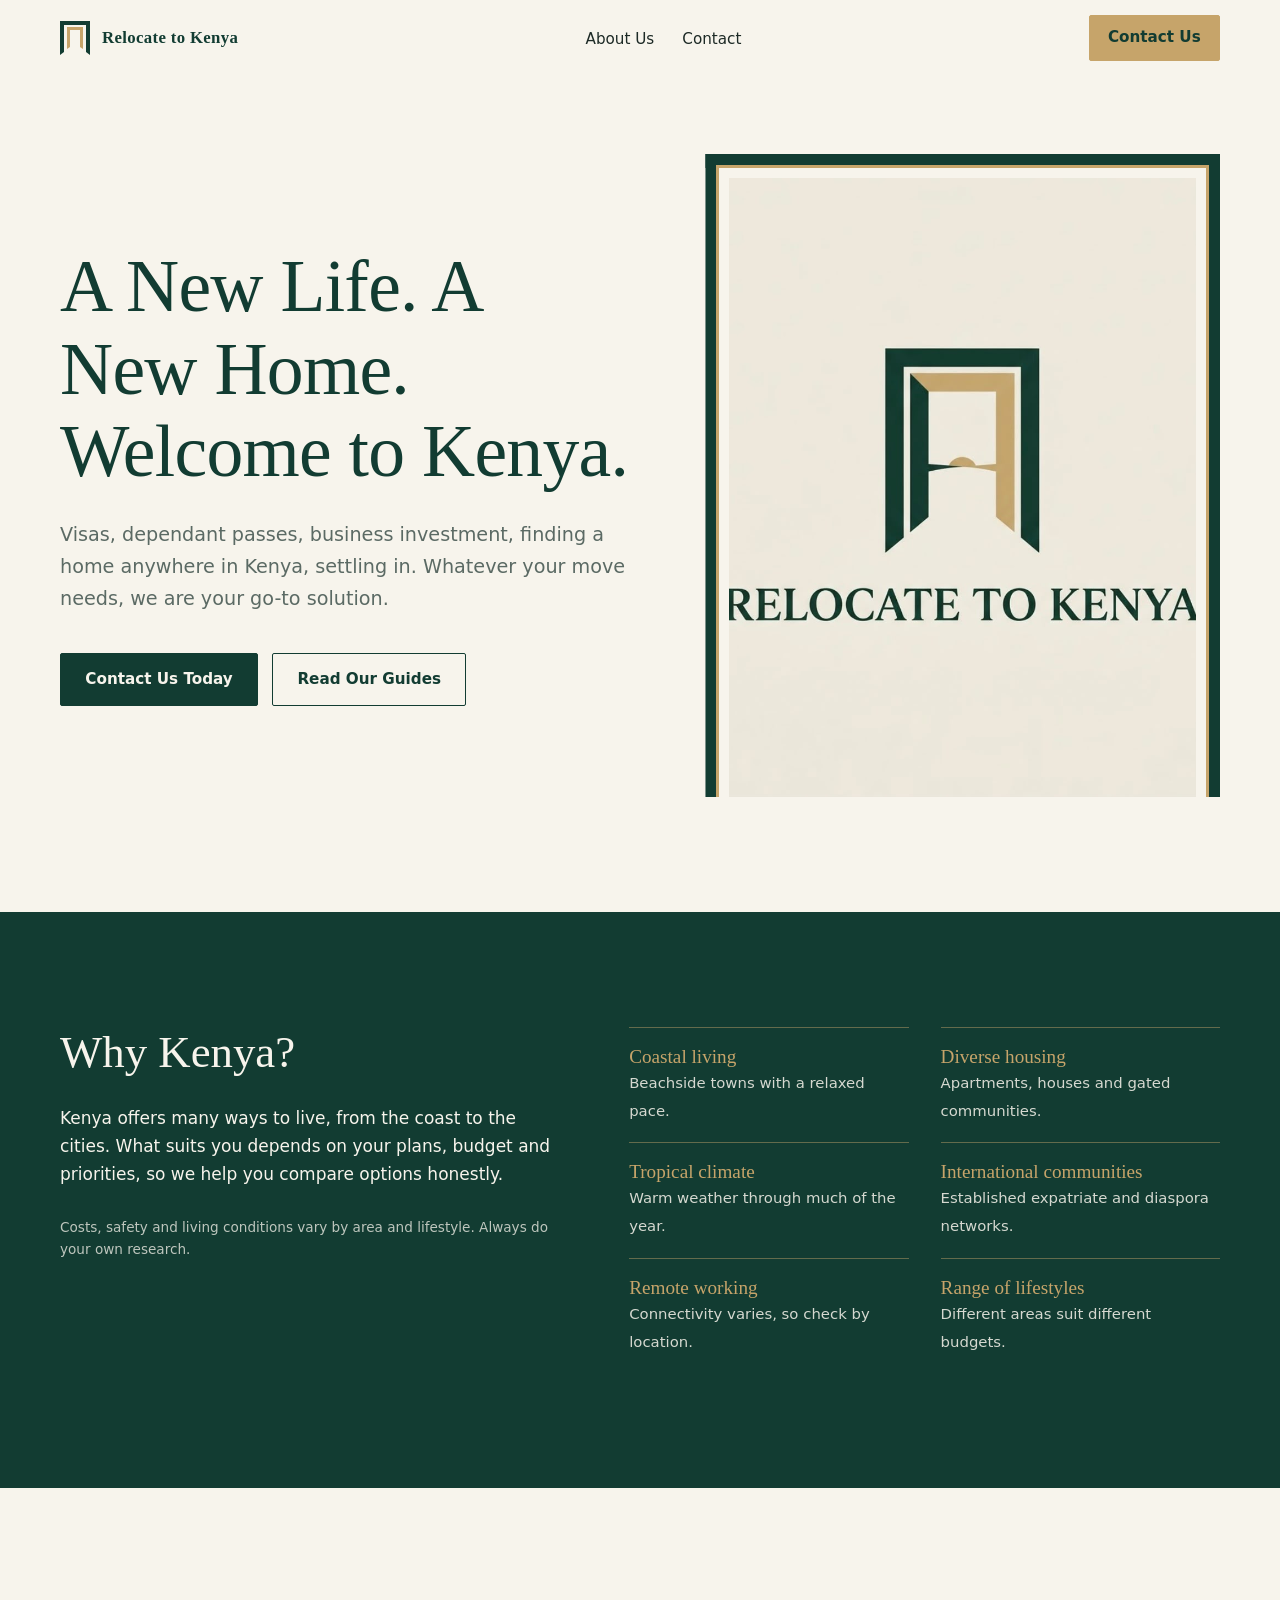
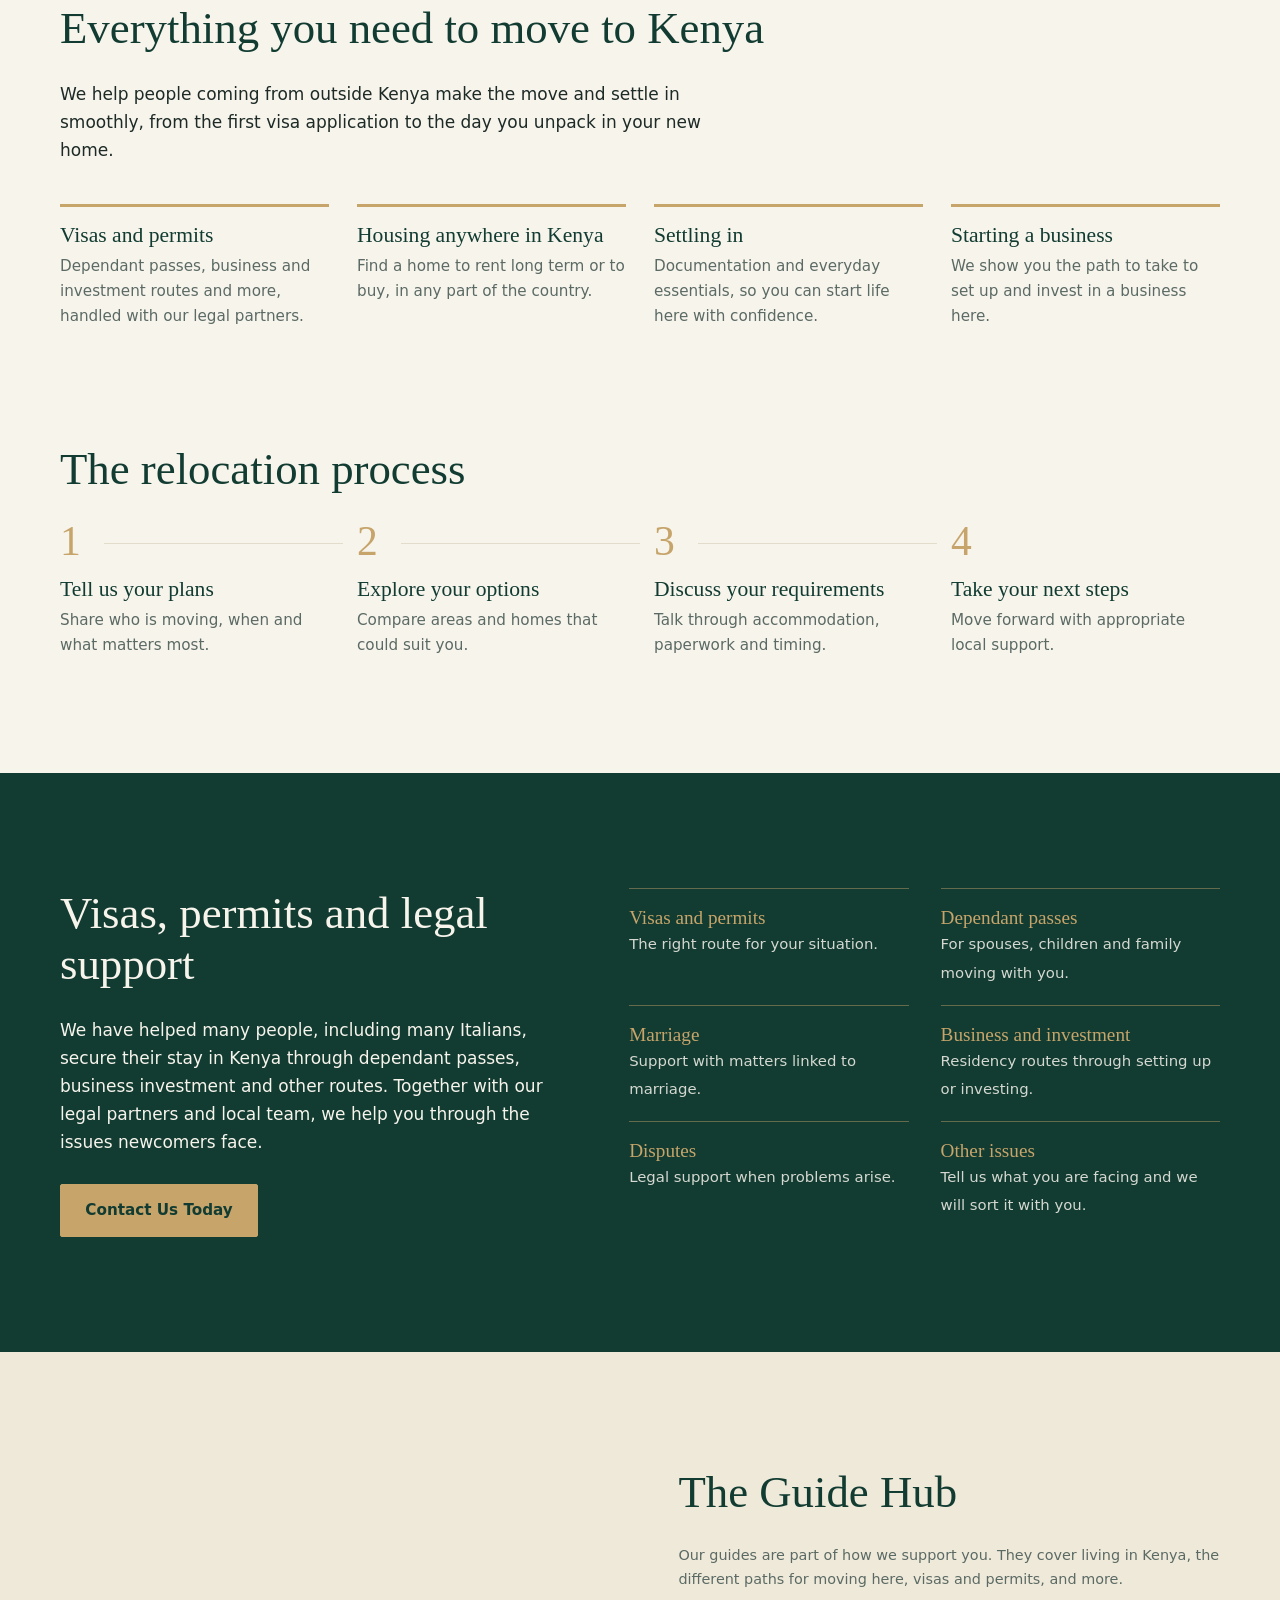
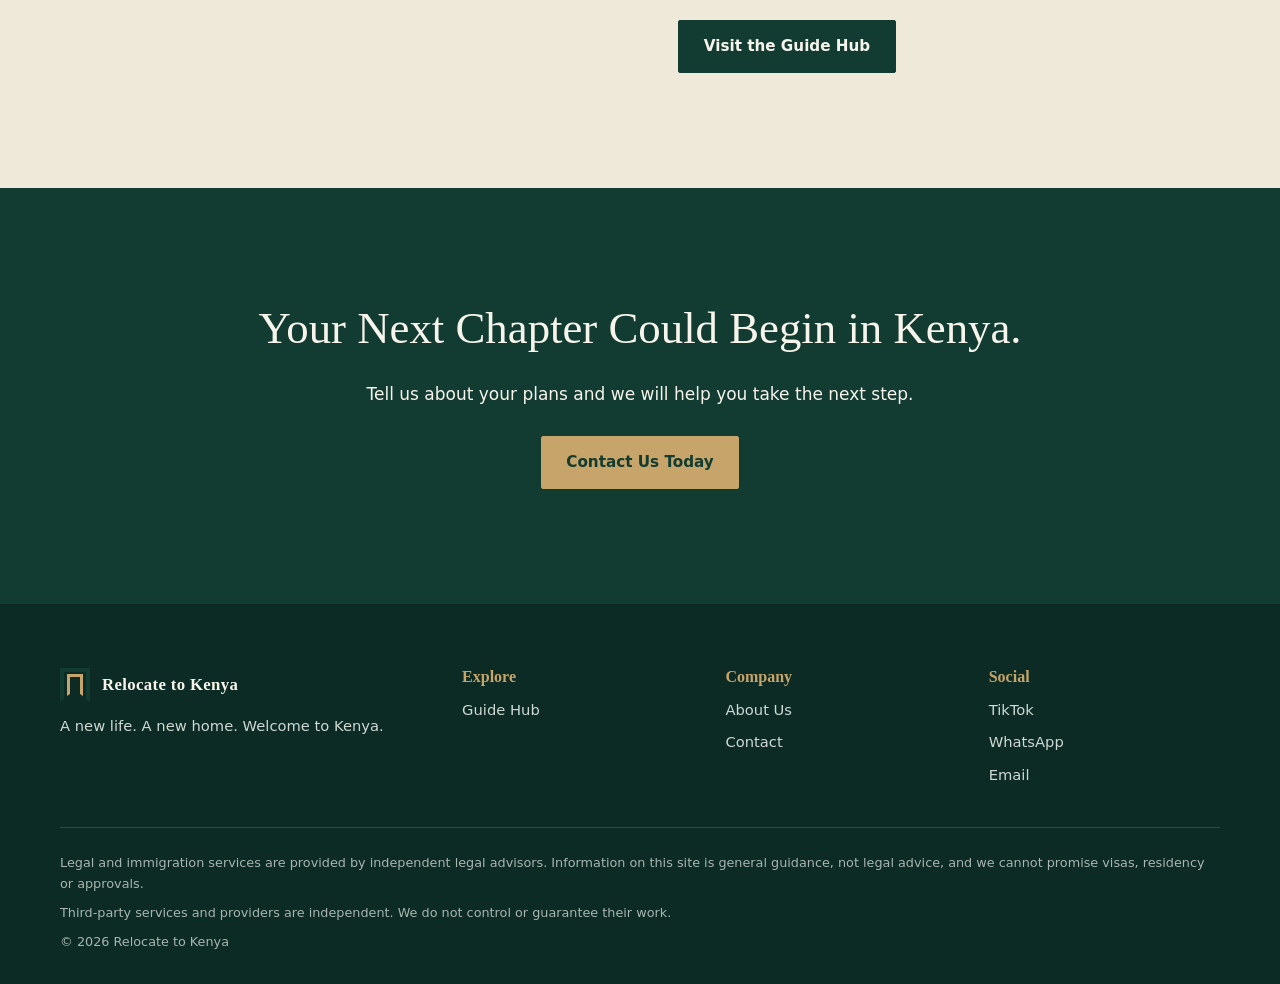
==== commit 80695a2e: "Revise title and content for SEO improvements Updated the title and meta description for better SEO " ====
--- a/index.html
+++ b/index.html
@@ -3,8 +3,8 @@
 <head>
 <meta charset="utf-8">
 <meta name="viewport" content="width=device-width,initial-scale=1">
-<title>Relocate to Kenya | Moving to Kenya, Properties in Watamu and Malindi</title>
-<meta name="description" content="Relocate to Kenya helps people moving to Kenya settle in smoothly, from documents and visas to housing and everyday essentials.">
+<title>Relocate to Kenya | Visas, Permits, Housing and Moving to Kenya</title>
+<meta name="description" content="Relocate to Kenya helps people move to Kenya: visas, dependant passes, business investment, housing anywhere in Kenya and settling in.">
 <link rel="canonical" href="https://relocatetokenya.co.ke/">
 <link rel="apple-touch-icon" sizes="180x180" href="/apple-touch-icon.png">
 <link rel="icon" type="image/png" sizes="32x32" href="/favicon-32x32.png">
@@ -30,7 +30,7 @@
 <section class="hero"><div class="wrap">
 <div>
 <h1>A New Life. A New Home. Welcome to Kenya.</h1>
-<p class="lead">Moving to Kenya from abroad? We help you settle in smoothly, from documents and visas to finding a home and sorting out the essentials.</p>
+<p class="lead">Visas, dependant passes, business investment, finding a home anywhere in Kenya, settling in. Whatever your move needs, we are your go-to solution.</p>
 <div class="cta-row"><a class="btn" href="/contact">Contact Us Today</a><a class="btn ghost" href="/guides">Read Our Guides</a></div>
 </div>
 <div class="door"><div class="ph has-img" style="background-image:url(/images/hero.jpeg)" role="img" aria-label="Relocate to Kenya"></div></div>
@@ -49,13 +49,13 @@
 </ul></div></section>
 
 <section><div class="wrap">
-<h2>We help you settle in</h2>
-<p style="margin-bottom:40px">Moving to a new country comes with a lot to sort out. We help people coming from outside Kenya make the transition smoothly, whether it is documentation, housing or the everyday essentials.</p>
+<h2>Everything you need to move to Kenya</h2>
+<p style="margin-bottom:40px">We help people coming from outside Kenya make the move and settle in smoothly, from the first visa application to the day you unpack in your new home.</p>
 <div class="help-grid">
-<div><h3>Documentation</h3><p>Understand what paperwork you need and who can help with it.</p></div>
-<div><h3>Housing</h3><p>Find a home to rent long term or to buy, through our local network.</p></div>
-<div><h3>Everyday essentials</h3><p>Get set up with the practical things that make a place feel like home.</p></div>
-<div><h3>Starting a business</h3><p>Learn the path to take if you want to set up a business here.</p></div>
+<div><h3>Visas and permits</h3><p>Dependant passes, business and investment routes and more, handled with our legal partners.</p></div>
+<div><h3>Housing anywhere in Kenya</h3><p>Find a home to rent long term or to buy, in any part of the country.</p></div>
+<div><h3>Settling in</h3><p>Documentation and everyday essentials, so you can start life here with confidence.</p></div>
+<div><h3>Starting a business</h3><p>We show you the path to take to set up and invest in a business here.</p></div>
 </div></div></section>
 
 <section style="padding-top:0"><div class="wrap">
@@ -68,16 +68,16 @@
 </ol></div></section>
 
 <section class="why"><div class="wrap why-grid">
-<div><h2>Legal and immigration support</h2>
-<p>We are partnered with legal advisors for immigration, and we have people who can support you through the issues newcomers commonly face. Our team has helped people work through them.</p>
-<div class="cta-row" style="margin-top:28px"><a class="btn gold" href="/contact">Contact Us Today</a></div>
-<p class="fine">General guidance only, not legal advice. We cannot promise any visa, permit or outcome.</p></div>
+<div><h2>Visas, permits and legal support</h2>
+<p>We have helped many people, including many Italians, secure their stay in Kenya through dependant passes, business investment and other routes. Together with our legal partners and local team, we help you through the issues newcomers face.</p>
+<div class="cta-row" style="margin-top:28px"><a class="btn gold" href="/contact">Contact Us Today</a></div></div>
 <ul>
-<li><b>Visas and permits</b><span>Understand the options and the process.</span></li>
-<li><b>Dependant passes</b><span>For family members moving with you.</span></li>
+<li><b>Visas and permits</b><span>The right route for your situation.</span></li>
+<li><b>Dependant passes</b><span>For spouses, children and family moving with you.</span></li>
 <li><b>Marriage</b><span>Support with matters linked to marriage.</span></li>
-<li><b>Disputes</b><span>Connection to legal advisors when problems arise.</span></li>
-<li><b>Other issues</b><span>Tell us what you are facing and we will point you the right way.</span></li>
+<li><b>Business and investment</b><span>Residency routes through setting up or investing.</span></li>
+<li><b>Disputes</b><span>Legal support when problems arise.</span></li>
+<li><b>Other issues</b><span>Tell us what you are facing and we will sort it with you.</span></li>
 </ul></div></section>
 
 <section class="dest"><div class="wrap two-col" style="align-items:center">
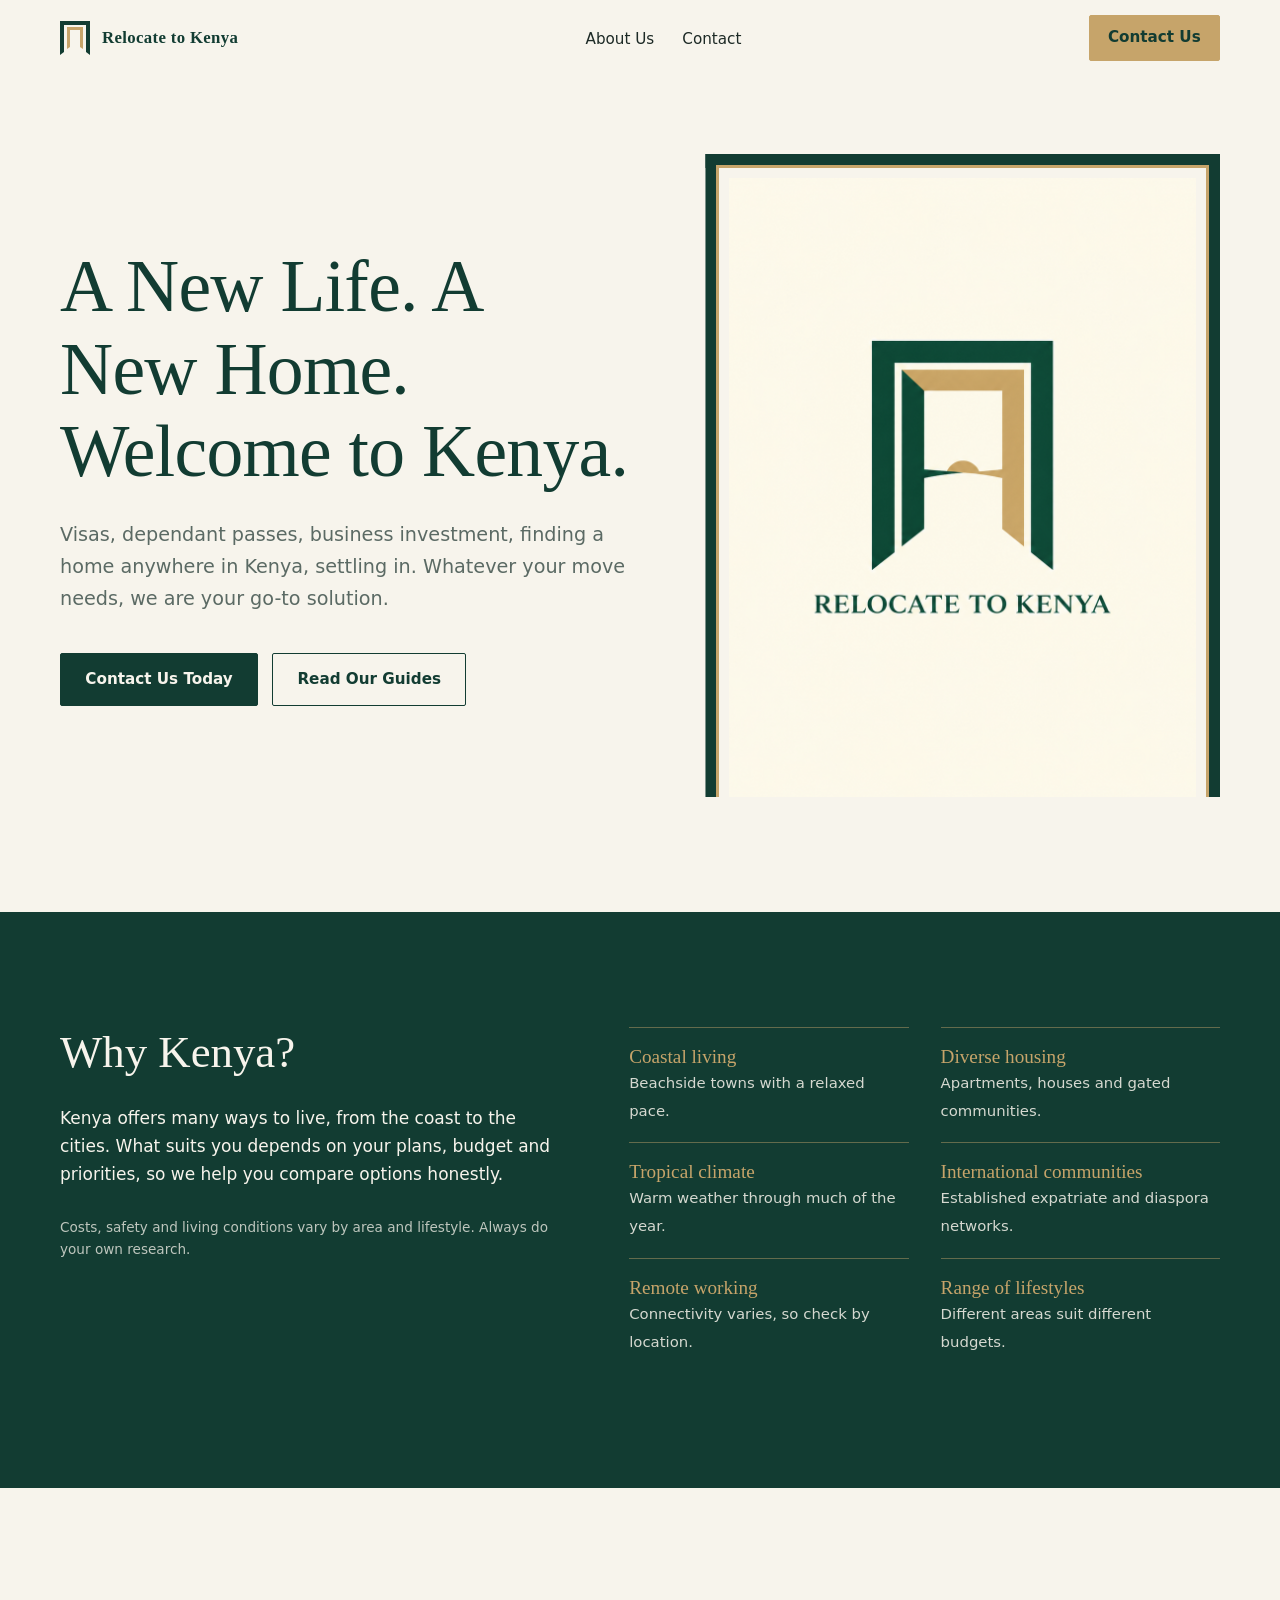
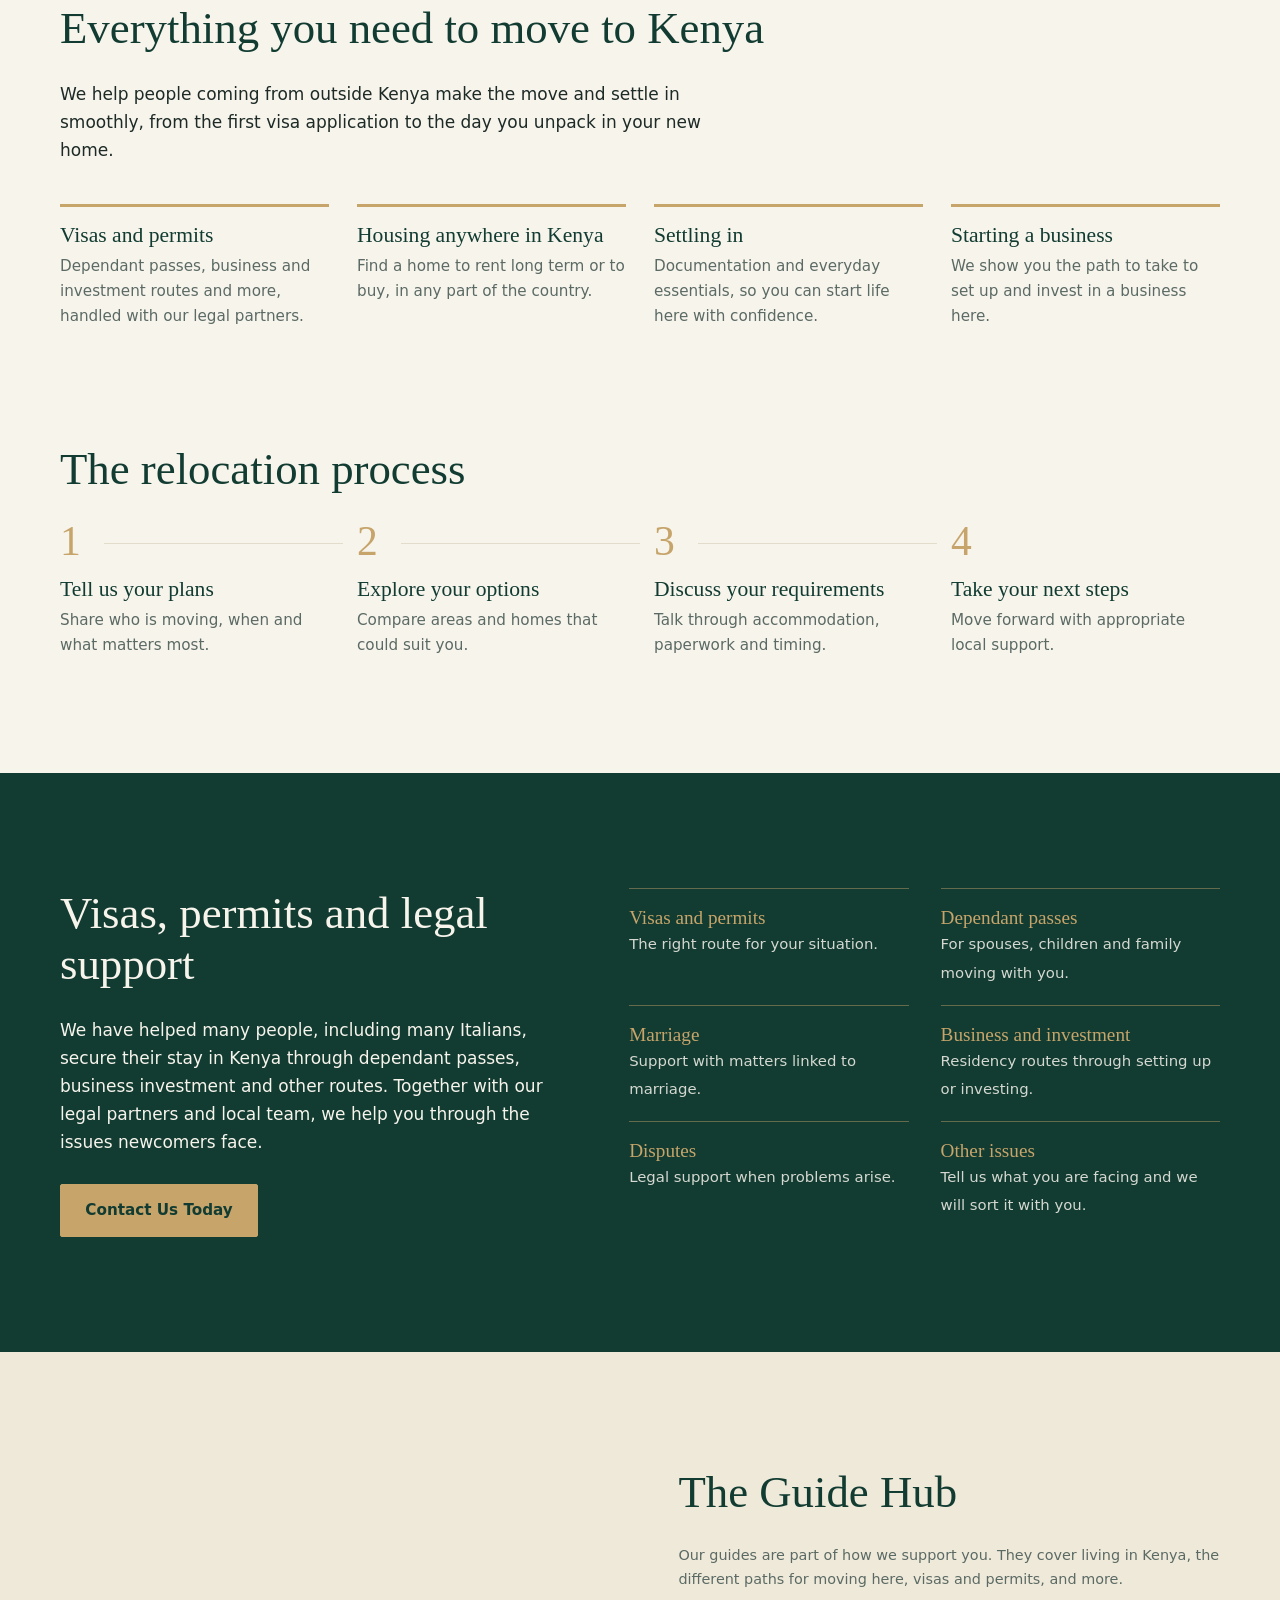
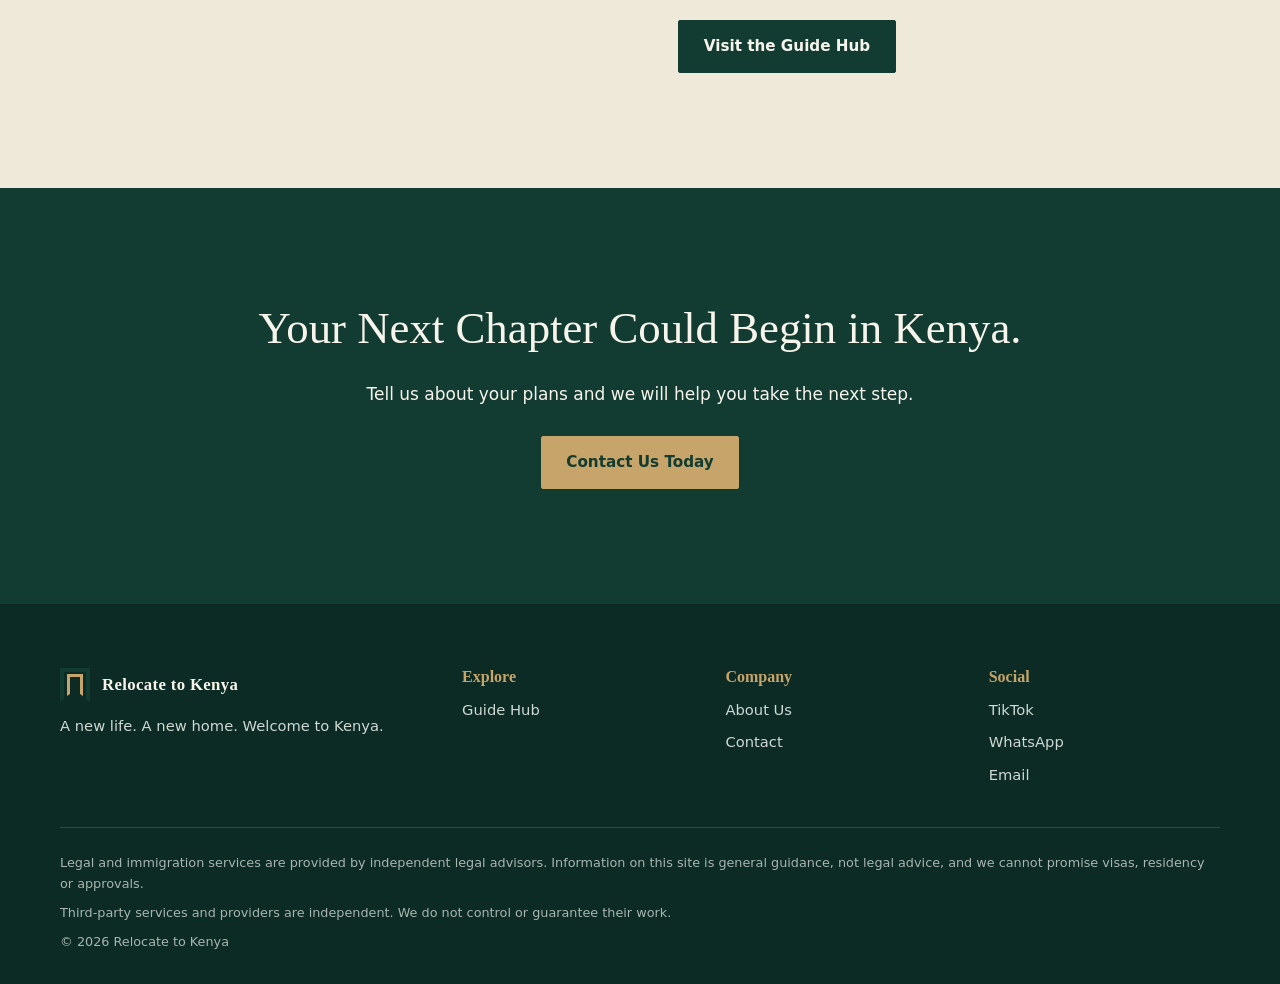
==== commit fe528c17: "Change hero image to hero.png Updated the hero image for the relocation section from hero.jpeg to he" ====
--- a/index.html
+++ b/index.html
@@ -33,7 +33,7 @@
 <p class="lead">Visas, dependant passes, business investment, finding a home anywhere in Kenya, settling in. Whatever your move needs, we are your go-to solution.</p>
 <div class="cta-row"><a class="btn" href="/contact">Contact Us Today</a><a class="btn ghost" href="/guides">Read Our Guides</a></div>
 </div>
-<div class="door"><div class="ph has-img" style="background-image:url(/images/hero.jpeg)" role="img" aria-label="Relocate to Kenya"></div></div>
+<div class="door"><div class="ph has-img" style="background-image:url(/images/hero.png)" role="img" aria-label="Relocate to Kenya"></div></div>
 </div></section>
 
 <section class="why"><div class="wrap why-grid">
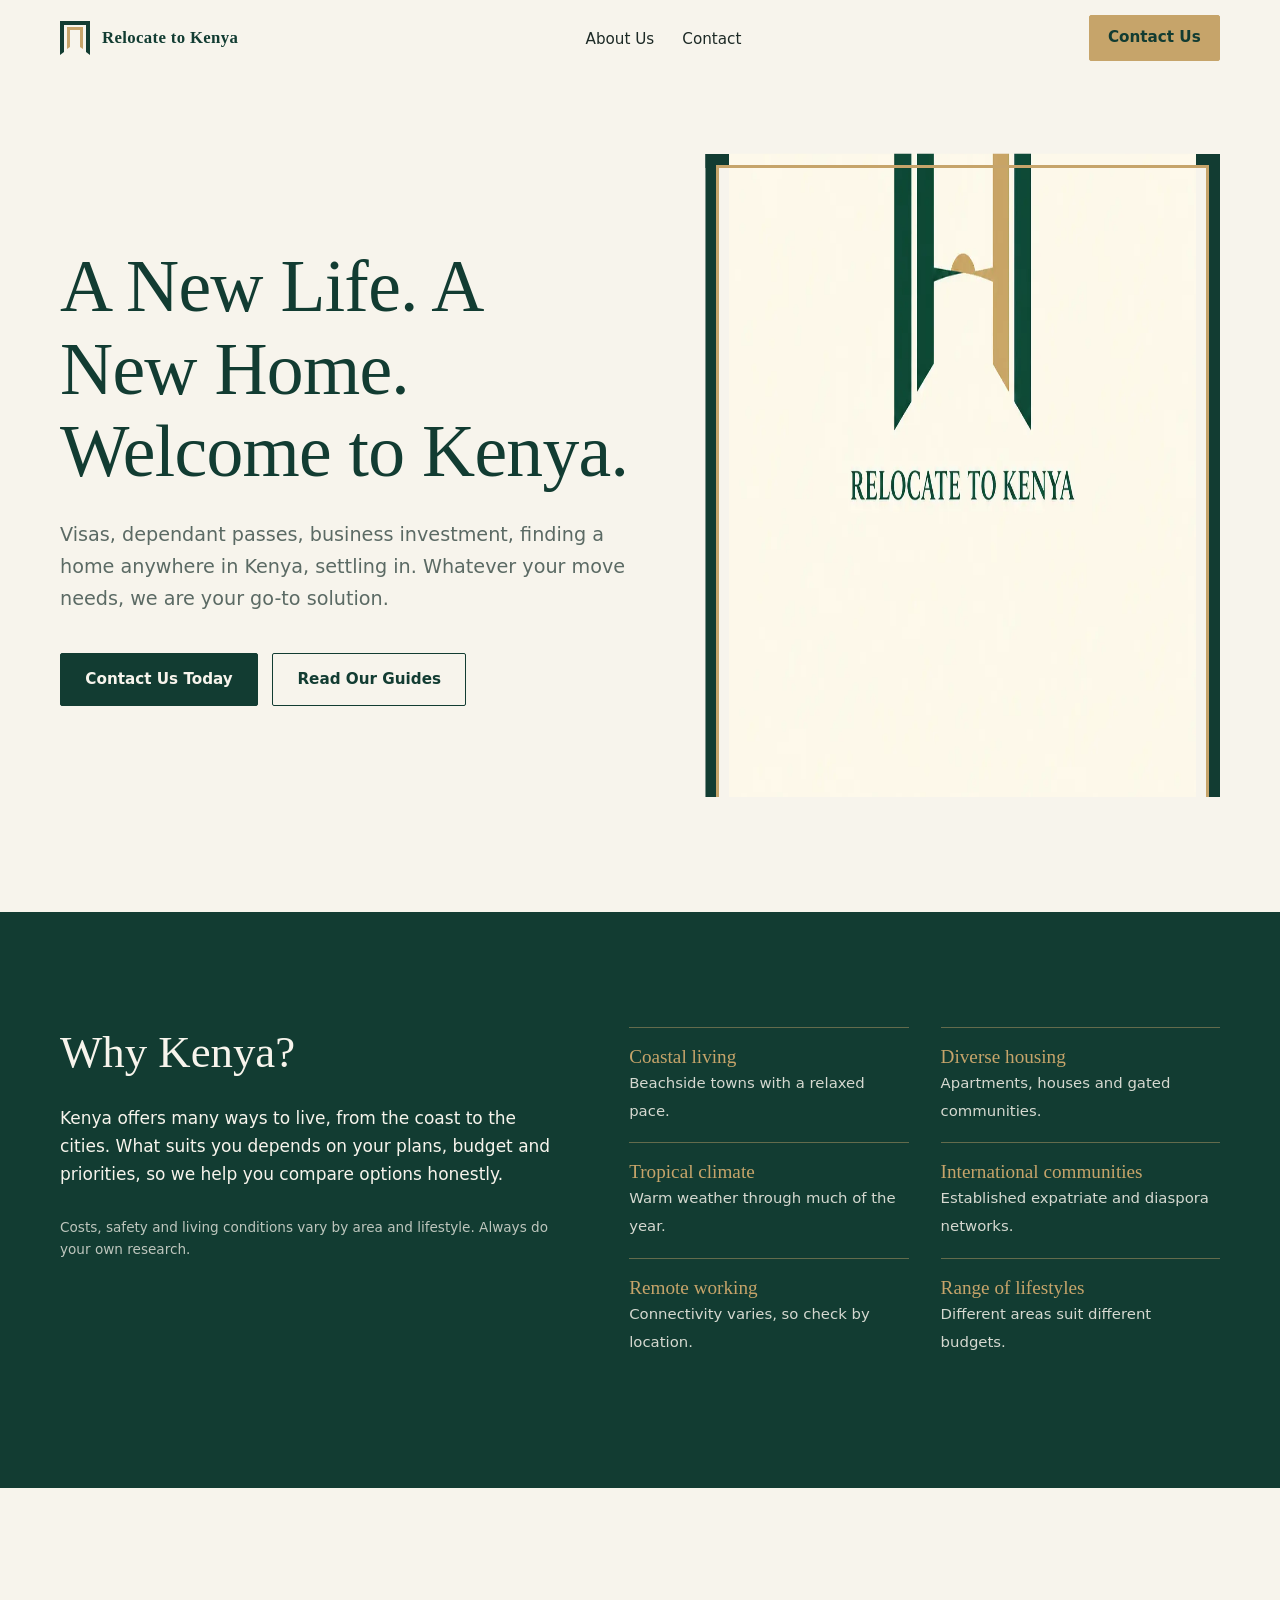
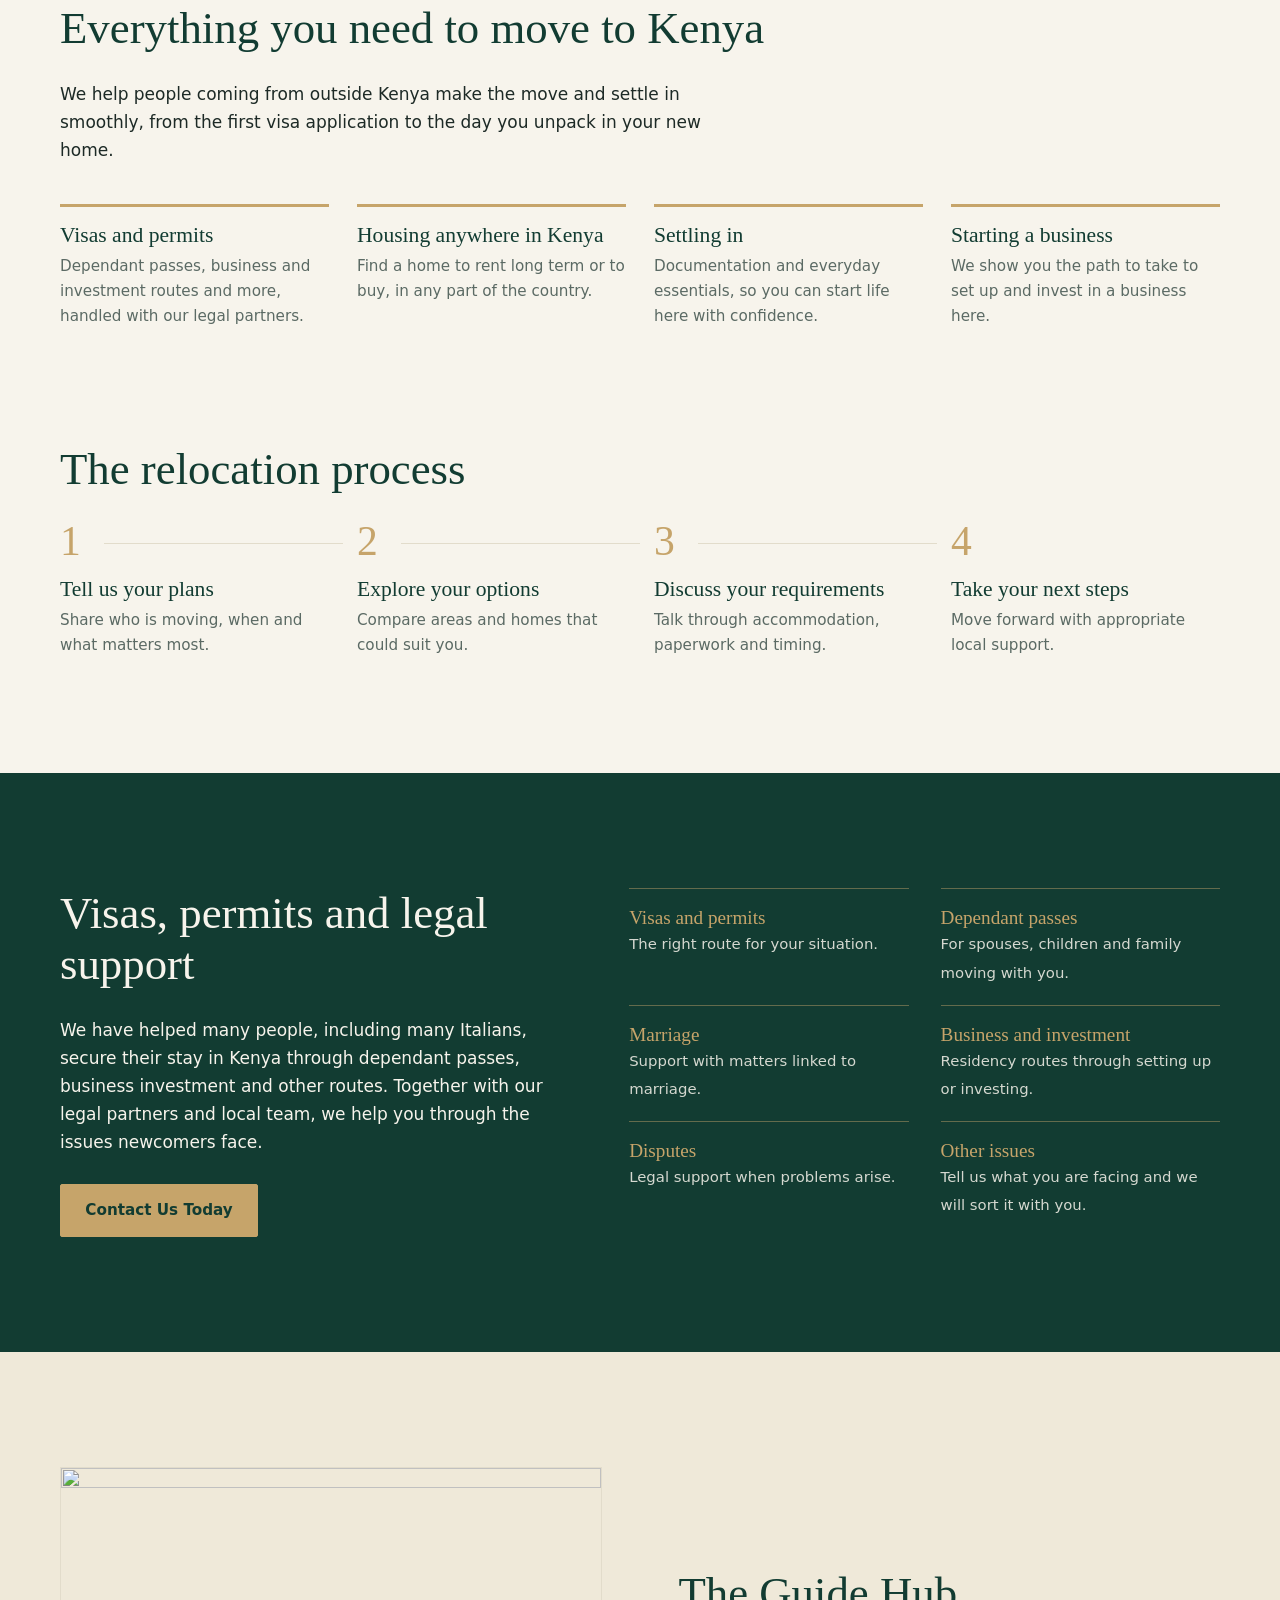
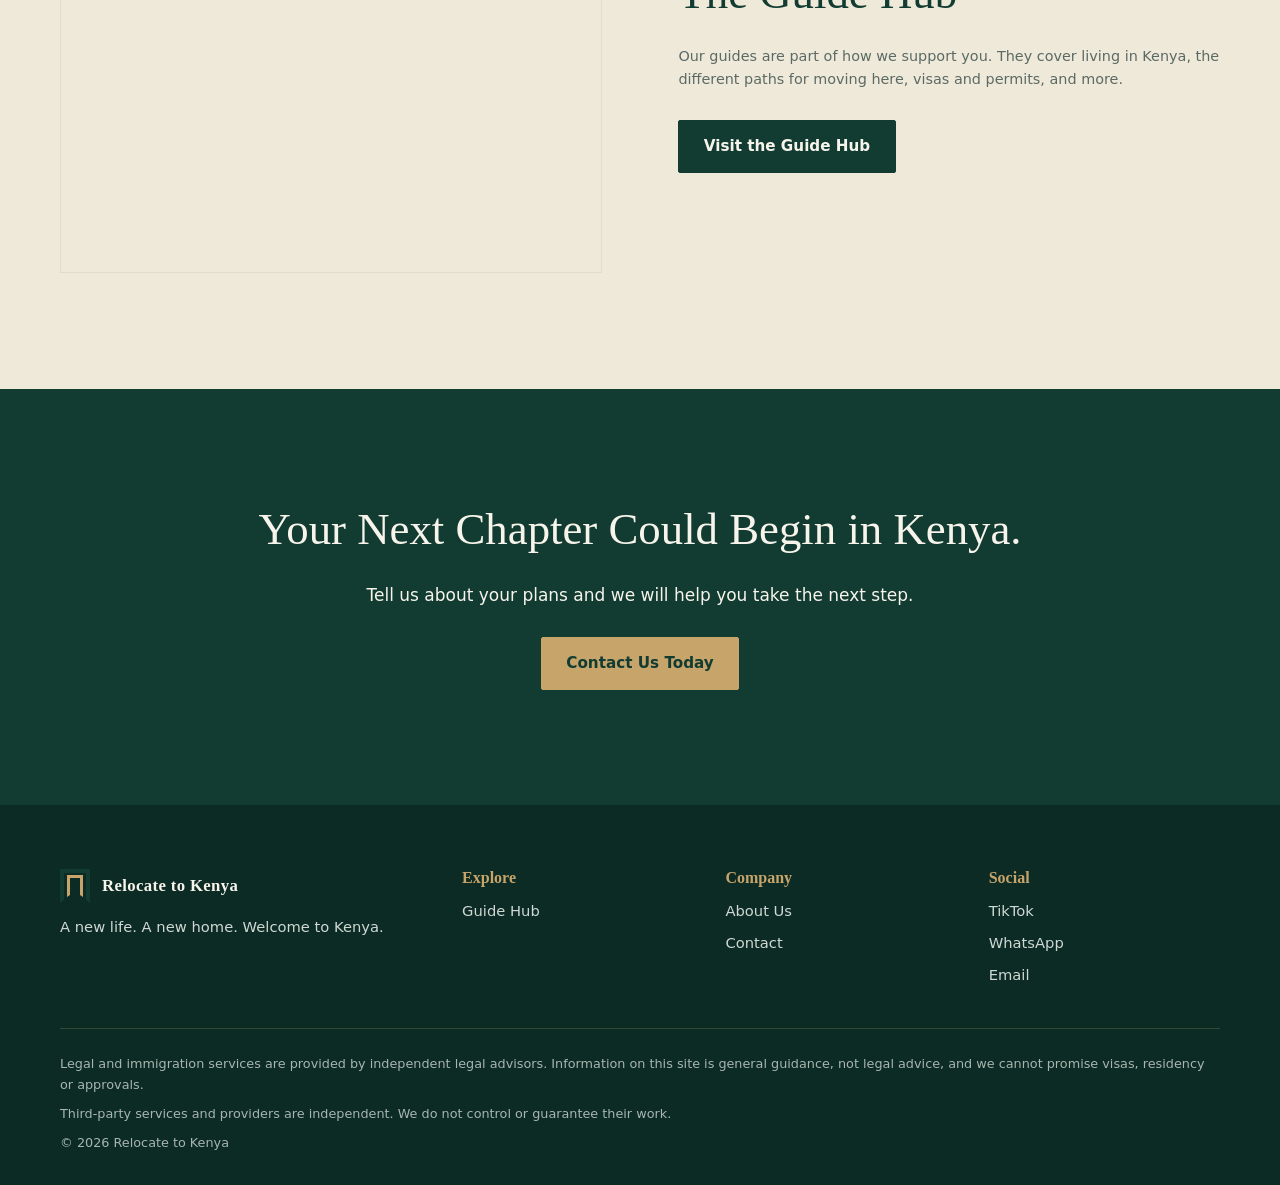
==== commit ff4d3dc4: "Replace hero image with WebP format Updated image element to use WebP format for better performance." ====
--- a/index.html
+++ b/index.html
@@ -6,6 +6,7 @@
 <title>Relocate to Kenya | Visas, Permits, Housing and Moving to Kenya</title>
 <meta name="description" content="Relocate to Kenya helps people move to Kenya: visas, dependant passes, business investment, housing anywhere in Kenya and settling in.">
 <link rel="canonical" href="https://relocatetokenya.co.ke/">
+<link rel="preload" as="image" href="/images/hero.webp" fetchpriority="high">
 <link rel="apple-touch-icon" sizes="180x180" href="/apple-touch-icon.png">
 <link rel="icon" type="image/png" sizes="32x32" href="/favicon-32x32.png">
 <link rel="icon" type="image/png" sizes="16x16" href="/favicon-16x16.png">
@@ -33,7 +34,7 @@
 <p class="lead">Visas, dependant passes, business investment, finding a home anywhere in Kenya, settling in. Whatever your move needs, we are your go-to solution.</p>
 <div class="cta-row"><a class="btn" href="/contact">Contact Us Today</a><a class="btn ghost" href="/guides">Read Our Guides</a></div>
 </div>
-<div class="door"><div class="ph has-img" style="background-image:url(/images/hero.png)" role="img" aria-label="Relocate to Kenya"></div></div>
+<div class="door"><div class="ph has-img"><img src="/images/hero.webp" alt="Relocate to Kenya" width="800" height="1000" fetchpriority="high" decoding="async"></div></div>
 </div></section>
 
 <section class="why"><div class="wrap why-grid">
--- a/css/style.css
+++ b/css/style.css
@@ -147,3 +147,154 @@
 .topics a:hover h3{text-decoration:underline;text-decoration-color:var(--gold)}
 .topics p{font-size:.93rem;color:var(--mute)}
 @media(max-width:900px){.two-col{grid-template-columns:1fr}}
+
+.hub-img{width:100%;aspect-ratio:4/3;object-fit:cover;border:1px solid var(--line)}
+@media(max-width:560px){.f-grid{grid-template-columns:1fr!important}}
+@media(max-width:900px){.f-grid{grid-template-columns:1fr 1fr!important}}
+
+/* 404 */
+.nf{min-height:62vh;display:flex;align-items:center;text-align:center}
+.nf .wrap{display:flex;flex-direction:column;align-items:center}
+.nf-mark{width:72px;height:80px;margin-bottom:28px}
+.nf h1{font-size:clamp(2.2rem,5vw,3.6rem)}
+.nf .lead{font-size:1.15rem;color:var(--mute);margin:1em 0 2em}
+.nf .cta-row{justify-content:center}
+/* hero image: fill the doorway reliably */
+.door .ph{position:absolute;inset:10px 10px 0;height:auto;background-size:cover;background-position:center}
+
+/* ============================================================
+   RELOCATE TO KENYA — Guide & article styles (consolidated)
+   Append to the END of /css/style.css.
+   Replaces all previously added guide CSS fragments.
+   New classes only; existing site styles untouched.
+   ============================================================ */
+
+/* ---------- 1. Nav collision fix ----------
+   Site-wide `nav` rules also target <nav class="crumbs"> and
+   <nav class="toc">. This restores both, including on mobile. */
+.crumbs,.toc{position:static;display:block}
+.toc a,.crumbs a{padding:0;border-bottom:0;font-size:inherit;font-weight:inherit}
+
+/* ---------- 2. Article column + prose ---------- */
+.article-wrap{max-width:760px;margin-inline:auto}
+.article-wrap + .article-wrap{margin-top:48px}
+
+.prose{line-height:1.78}
+.prose h2{margin:2.2em 0 .6em;font-size:1.55rem;line-height:1.25;scroll-margin-top:96px}
+.prose h2:first-child{margin-top:0}
+.prose h3{margin:1.6em 0 .4em;font-size:1.18rem;line-height:1.3}
+.prose p{margin:0 0 1em;max-width:none}
+.prose ul,.prose ol{margin:0 0 1em;padding-left:1.3em}
+.prose li{margin:.45em 0}
+.prose a{color:var(--green);text-decoration:underline;text-underline-offset:2px}
+.prose a:hover{color:var(--gold)}
+.prose strong{font-weight:600}
+
+/* ---------- 3. Breadcrumbs ---------- */
+.crumbs{margin:0 0 22px;padding:0;background:none;border:0;font-family:var(--sans);font-size:.85rem;letter-spacing:.03em;color:var(--mute)}
+.crumbs ol{list-style:none;margin:0;padding:0;display:flex;flex-wrap:wrap;align-items:center;gap:6px}
+.crumbs li{display:flex;align-items:center}
+.crumbs li+li::before{content:"/";margin-right:6px;color:var(--gold);opacity:.7}
+.crumbs a{color:var(--mute);text-decoration:none}
+.crumbs a:hover{color:var(--green);text-decoration:underline;text-underline-offset:3px}
+.crumbs [aria-current]{color:var(--green);font-weight:600}
+
+/* ---------- 4. Short answer box ---------- */
+.short-answer{margin:0 0 34px;padding:26px 28px;background:var(--ivory);border:1px solid var(--line);border-left:4px solid var(--green);border-radius:0 12px 12px 0}
+.short-answer h2{margin:0 0 10px;font-family:var(--sans);font-size:.9rem;font-weight:600;letter-spacing:.14em;text-transform:uppercase;color:var(--green)}
+.short-answer p{margin:0;line-height:1.75}
+.short-answer p+p{margin-top:.9em}
+
+/* ---------- 5. On this page TOC ---------- */
+.toc{margin:0 0 8px;padding:24px 26px;background:#fff;border:1px solid var(--line);border-radius:12px}
+.toc h2{margin:0 0 14px;font-family:var(--sans);font-size:.9rem;font-weight:600;letter-spacing:.14em;text-transform:uppercase;color:var(--green)}
+.toc ol{margin:0;padding-left:1.2em;line-height:1.7}
+.toc li{margin:.2em 0}
+.toc a{color:var(--ink);text-decoration:none}
+.toc a:hover{color:var(--green);text-decoration:underline}
+@media (min-width:700px){
+  .toc ol{columns:2;column-gap:36px}
+}
+
+/* ---------- 6. Key points box ---------- */
+.keypoints{margin:2.2em 0;padding:24px 28px;background:var(--ivory);border:1px solid var(--line);border-left:4px solid var(--gold);border-radius:0 12px 12px 0}
+.keypoints h2{margin:0 0 12px;font-family:var(--sans);font-size:.95rem;font-weight:600;letter-spacing:.14em;text-transform:uppercase;color:var(--green)}
+.keypoints ul{margin:0;padding-left:1.1em}
+.keypoints li{margin:.5em 0;font-size:.98rem;line-height:1.6}
+.keypoints li:last-child{margin-bottom:0}
+
+/* ---------- 7. Related guides ---------- */
+.related{display:grid;gap:16px;grid-template-columns:repeat(auto-fit,minmax(230px,1fr));margin:22px 0 0}
+.related a{display:block;height:100%;padding:18px 20px;background:#fff;border:1px solid var(--line);border-radius:12px;text-decoration:none;color:inherit;transition:border-color .18s ease,box-shadow .18s ease}
+.related a:hover{border-color:var(--gold);box-shadow:0 8px 20px rgba(18,60,50,.08)}
+.related a:focus-visible{outline:3px solid var(--gold);outline-offset:3px;border-color:var(--gold)}
+.related b{display:block;margin-bottom:5px;font-family:var(--serif);font-weight:500;font-size:1.05rem;line-height:1.3;color:var(--green)}
+.related span{display:block;font-size:.9rem;line-height:1.55;color:var(--mute)}
+
+/* ---------- 8. Guide hub cards ---------- */
+.card-guide{display:flex;flex-direction:column;height:100%;background:#fff;border:1px solid var(--line);border-radius:14px;overflow:hidden;text-decoration:none;color:inherit;transition:border-color .18s ease,box-shadow .18s ease,transform .18s ease}
+.card-guide:hover{border-color:var(--gold);box-shadow:0 12px 28px rgba(18,60,50,.10);transform:translateY(-3px)}
+.card-guide:focus-visible{outline:3px solid var(--gold);outline-offset:3px;border-color:var(--gold)}
+.card-guide img{display:block;width:100%;aspect-ratio:4/3;object-fit:cover;background:var(--ivory)}
+.card-guide .card-body{display:flex;flex-direction:column;gap:10px;padding:22px 24px 26px}
+.card-cat{font-family:var(--sans);font-size:.72rem;font-weight:600;letter-spacing:.14em;text-transform:uppercase;color:var(--green)}
+.card-guide h3{margin:0;font-size:1.2rem;line-height:1.28}
+.card-guide p{margin:0;color:var(--mute);font-size:.95rem;line-height:1.6}
+
+/* ---------- 9. Split hero with photo ---------- */
+.hero-split{padding:clamp(28px,5vw,64px) 0 clamp(32px,6vw,72px)}
+.hero-grid{display:grid;gap:clamp(26px,4vw,56px);align-items:center}
+@media (min-width:900px){
+  .hero-grid{grid-template-columns:1.05fr .95fr}
+}
+.hero-copy h1{margin:0 0 18px}
+.hero-copy .lead{margin:0 0 26px}
+.hero-media{margin:0;order:-1}
+@media (min-width:900px){
+  .hero-media{order:0}
+}
+.hero-media img{display:block;width:100%;height:auto;aspect-ratio:4/3;object-fit:cover;border-radius:16px;border:1px solid var(--line);background:var(--ivory)}
+
+/* ---------- 10. Route comparison table ---------- */
+.table-wrap{margin:1.8em 0;overflow-x:auto;border:1px solid var(--line);border-radius:12px;background:#fff;-webkit-overflow-scrolling:touch}
+.route-table{width:100%;min-width:660px;border-collapse:collapse;font-size:.93rem}
+.route-table th,.route-table td{padding:14px 16px;text-align:left;vertical-align:top;border-bottom:1px solid var(--line);line-height:1.55}
+.route-table thead th{background:var(--ivory);font-family:var(--sans);font-size:.74rem;font-weight:600;letter-spacing:.12em;text-transform:uppercase;color:var(--green);white-space:nowrap}
+.route-table tbody tr:last-child td{border-bottom:0}
+.route-table tbody tr:hover{background:rgba(198,164,106,.06)}
+.route-table td strong{color:var(--green);font-weight:600}
+
+/* ---------- 11. FAQ accordion ---------- */
+.faq{margin:26px 0 0;border-top:1px solid var(--line)}
+.faq details{border-bottom:1px solid var(--line)}
+.faq summary{position:relative;cursor:pointer;margin:0;padding:18px 42px 18px 0;font-family:var(--serif);font-size:1.06rem;line-height:1.4;color:var(--green);list-style:none}
+.faq summary::-webkit-details-marker{display:none}
+.faq summary::marker{content:""}
+.faq summary::after{content:"+";position:absolute;right:6px;top:50%;transform:translateY(-50%);font-family:var(--sans);font-size:1.35rem;font-weight:400;color:var(--gold);line-height:1}
+.faq details[open] summary::after{content:"\2013"}
+.faq summary:hover{color:var(--green);text-decoration:underline;text-underline-offset:3px}
+.faq summary:focus-visible{outline:3px solid var(--gold);outline-offset:3px;border-radius:4px}
+.faq .faq-a{padding:0 0 22px;max-width:70ch;color:var(--ink);line-height:1.75}
+.faq .faq-a p{margin:0 0 .85em}
+.faq .faq-a p:last-child{margin-bottom:0}
+.faq .faq-a a{color:var(--green);text-decoration:underline;text-underline-offset:2px}
+.faq .faq-a a:hover{color:var(--gold)}
+
+/* ---------- 12. Standing note ---------- */
+.note{margin:2.4em 0 0;padding:22px 26px;background:var(--ivory);border:1px solid var(--line);border-radius:12px;font-size:.95rem;line-height:1.7}
+.note p{margin:0}
+.note strong{color:var(--green);font-weight:600}
+
+/* ---------- 13. Reduced motion ---------- */
+@media (prefers-reduced-motion:reduce){
+  .card-guide,.related a{transition:none}
+  .card-guide:hover{transform:none}
+}
+
+/* ---------- 14. Small screens ---------- */
+@media (max-width:600px){
+  .card-guide .card-body{padding:18px 18px 22px}
+  .short-answer,.toc,.note,.keypoints{padding:20px 20px}
+  .crumbs ol{font-size:.78rem}
+  .faq summary{font-size:1rem;padding:16px 38px 16px 0}
+}
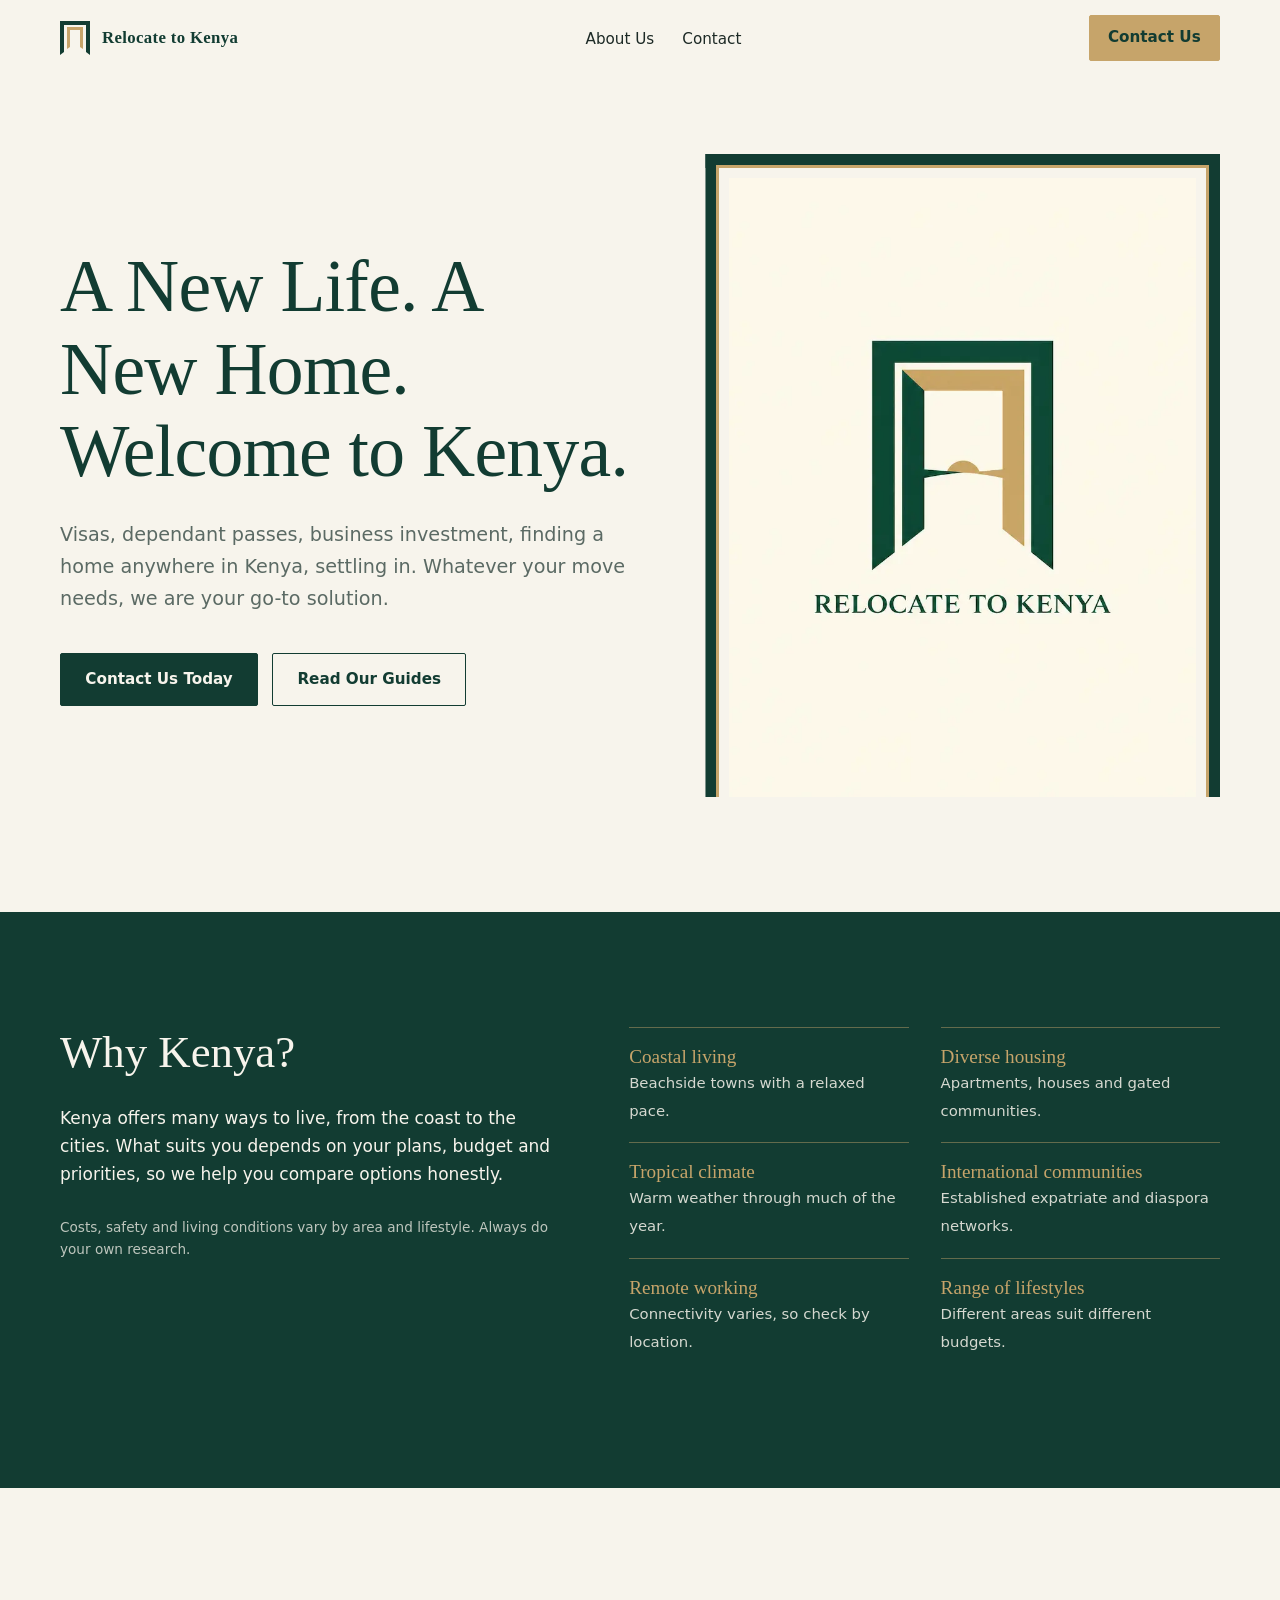
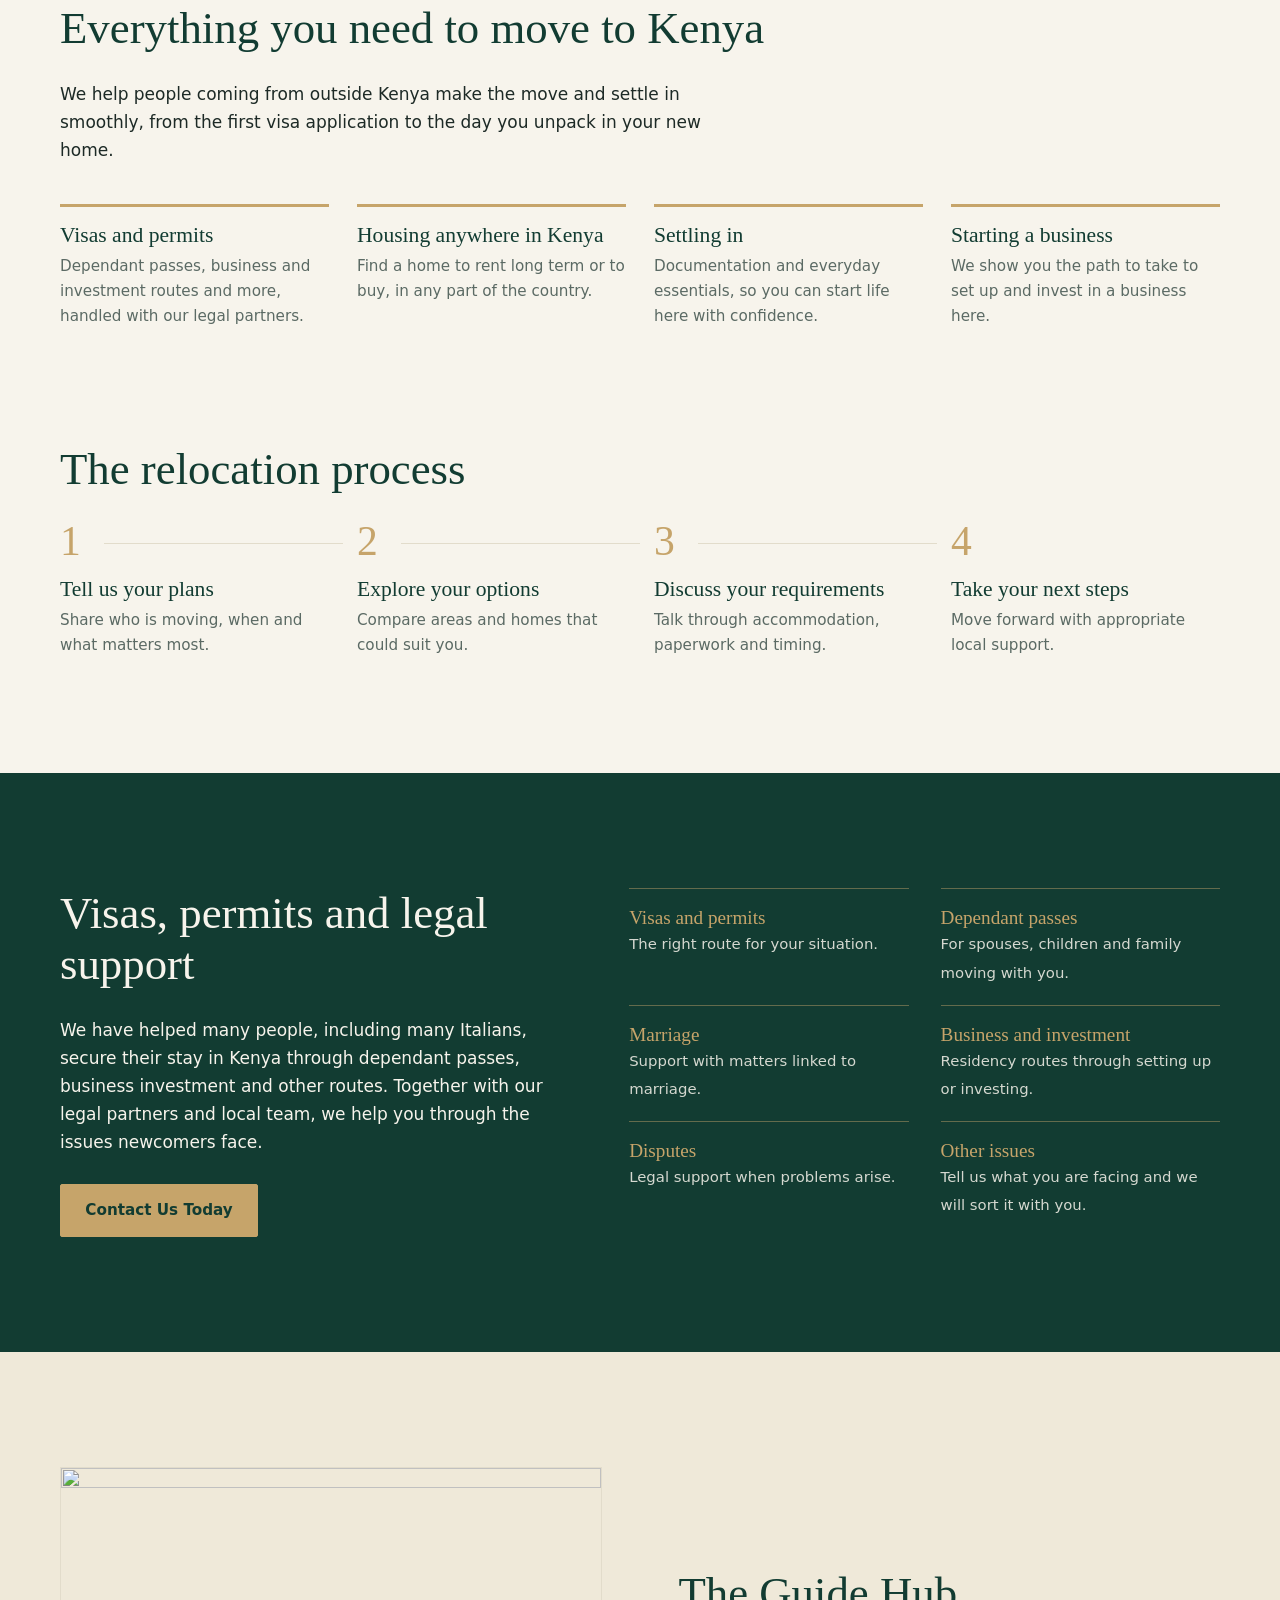
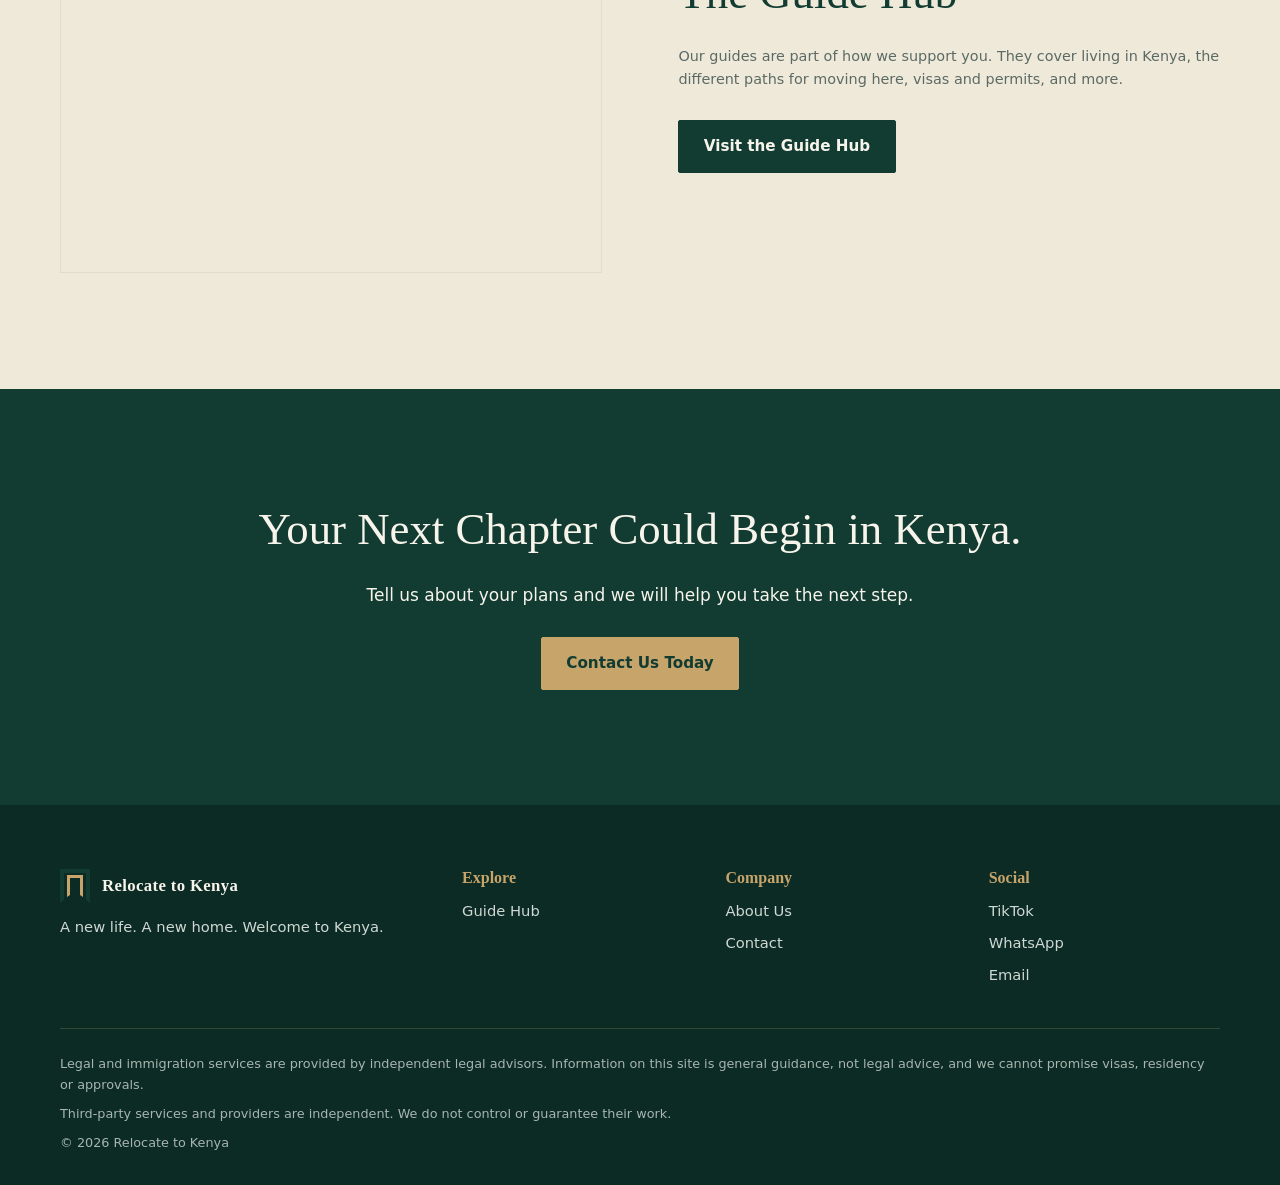
==== commit ce9d5bf5: "Improve image responsiveness and fix newline Updated image styling for better responsiveness and add" ====
--- a/index.html
+++ b/index.html
@@ -34,7 +34,7 @@
 <p class="lead">Visas, dependant passes, business investment, finding a home anywhere in Kenya, settling in. Whatever your move needs, we are your go-to solution.</p>
 <div class="cta-row"><a class="btn" href="/contact">Contact Us Today</a><a class="btn ghost" href="/guides">Read Our Guides</a></div>
 </div>
-<div class="door"><div class="ph has-img"><img src="/images/hero.webp" alt="Relocate to Kenya" width="800" height="1000" fetchpriority="high" decoding="async"></div></div>
+<div class="door"><div class="ph has-img"><img src="/images/hero.webp" alt="Relocate to Kenya" width="800" height="1000" style="width:100%;height:100%;object-fit:cover" fetchpriority="high" decoding="async"></div></div>
 </div></section>
 
 <section class="why"><div class="wrap why-grid">
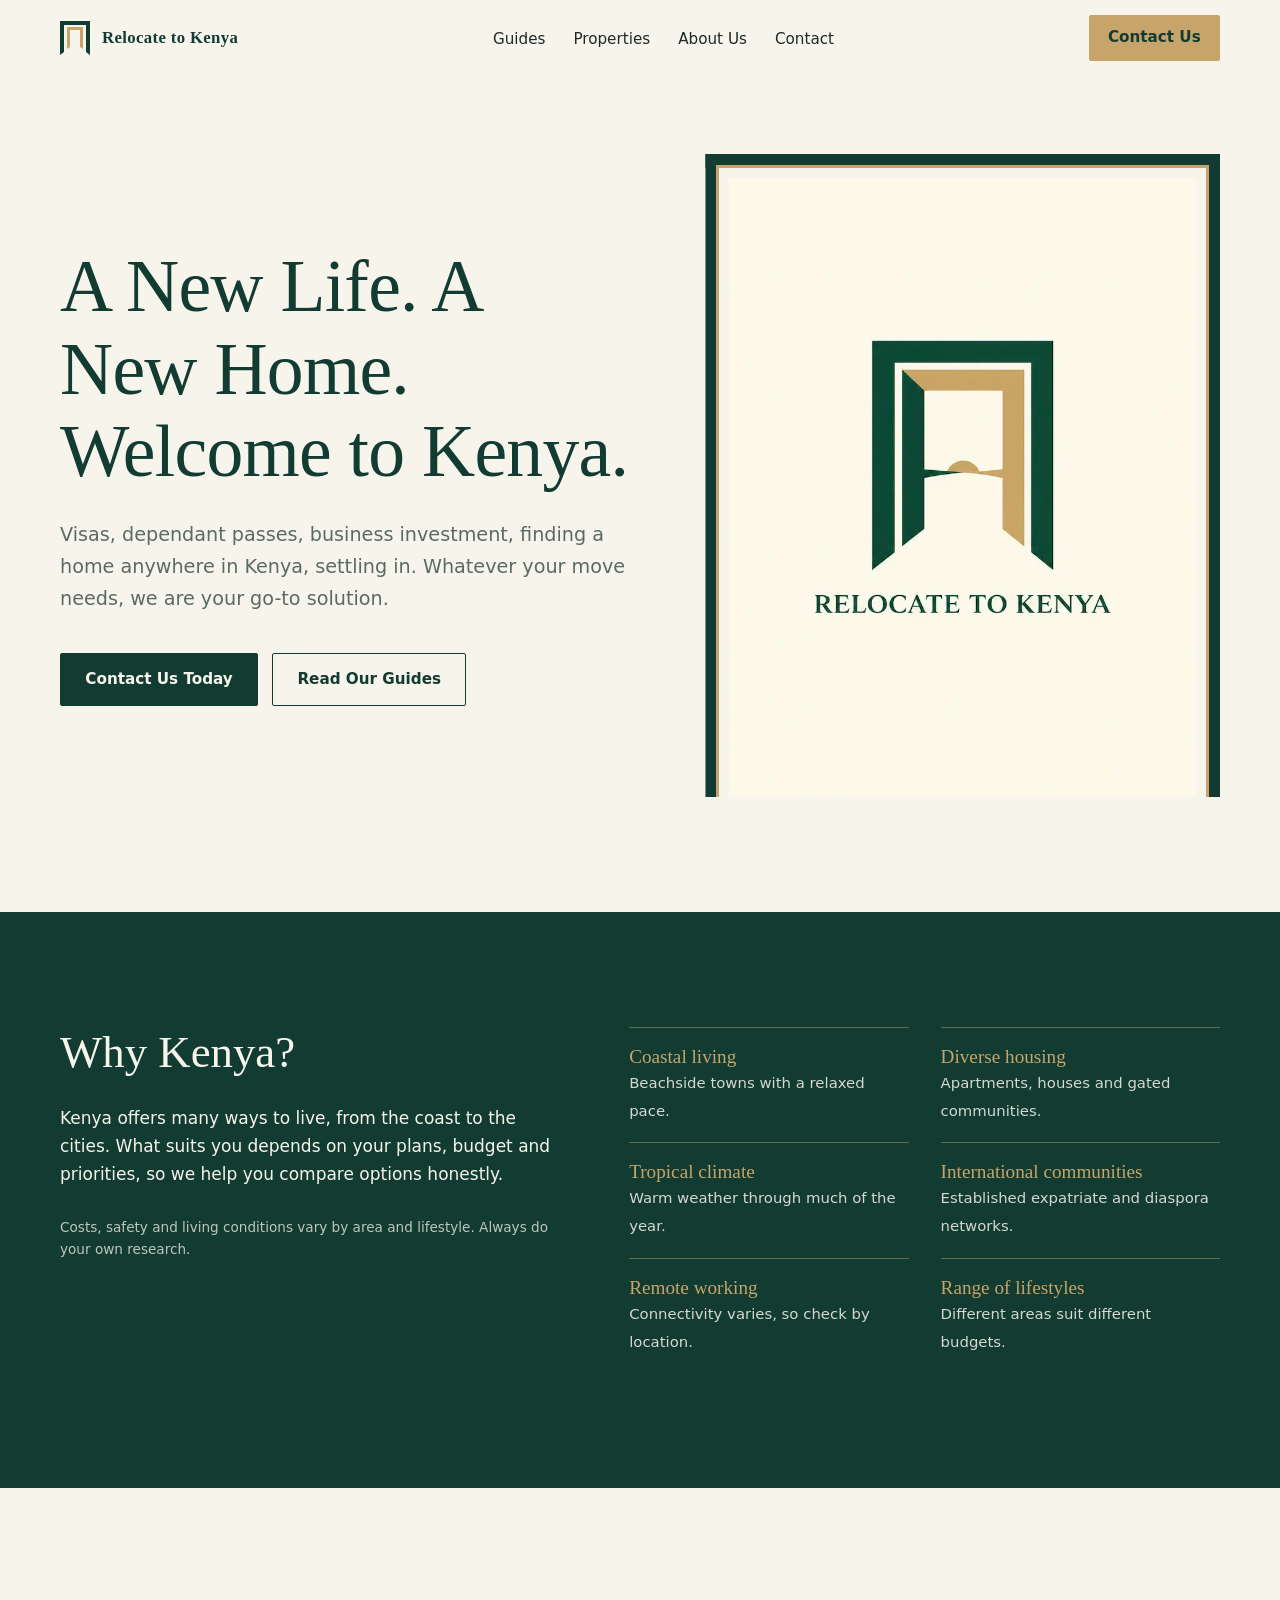
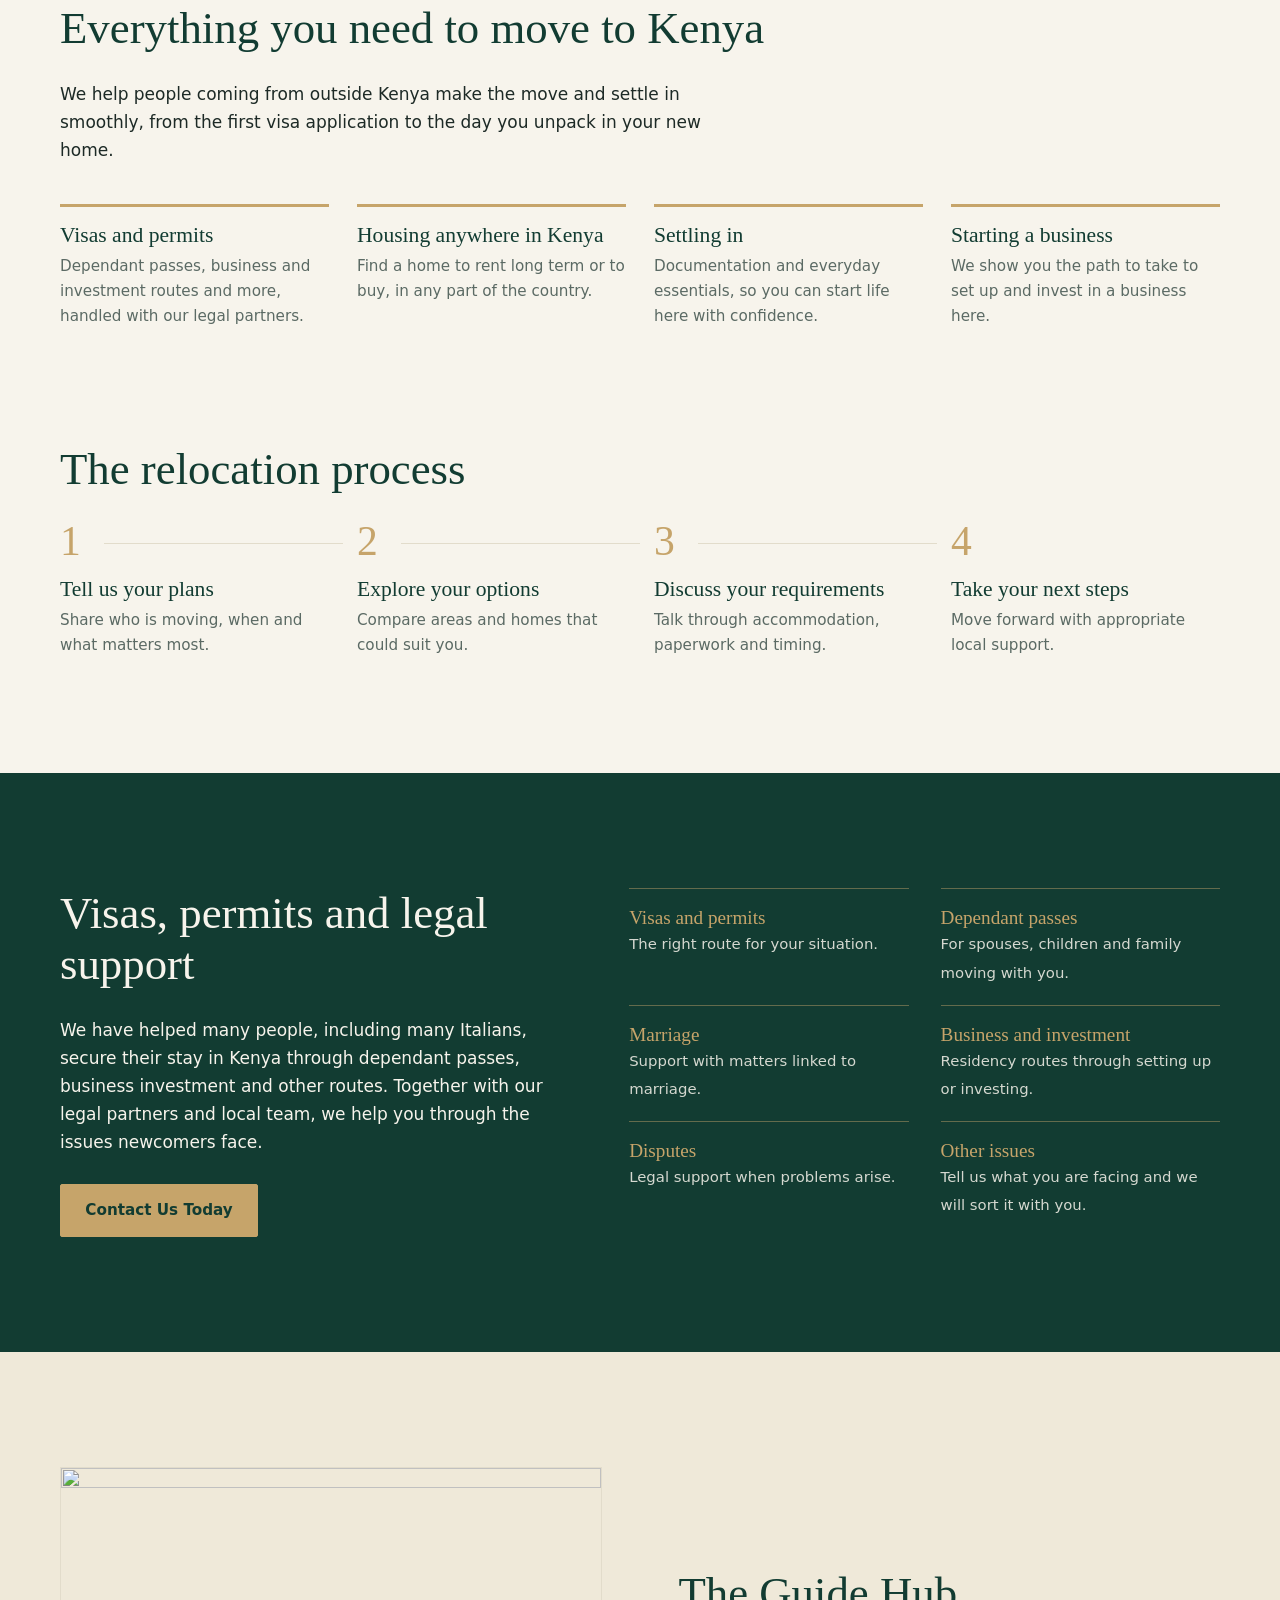
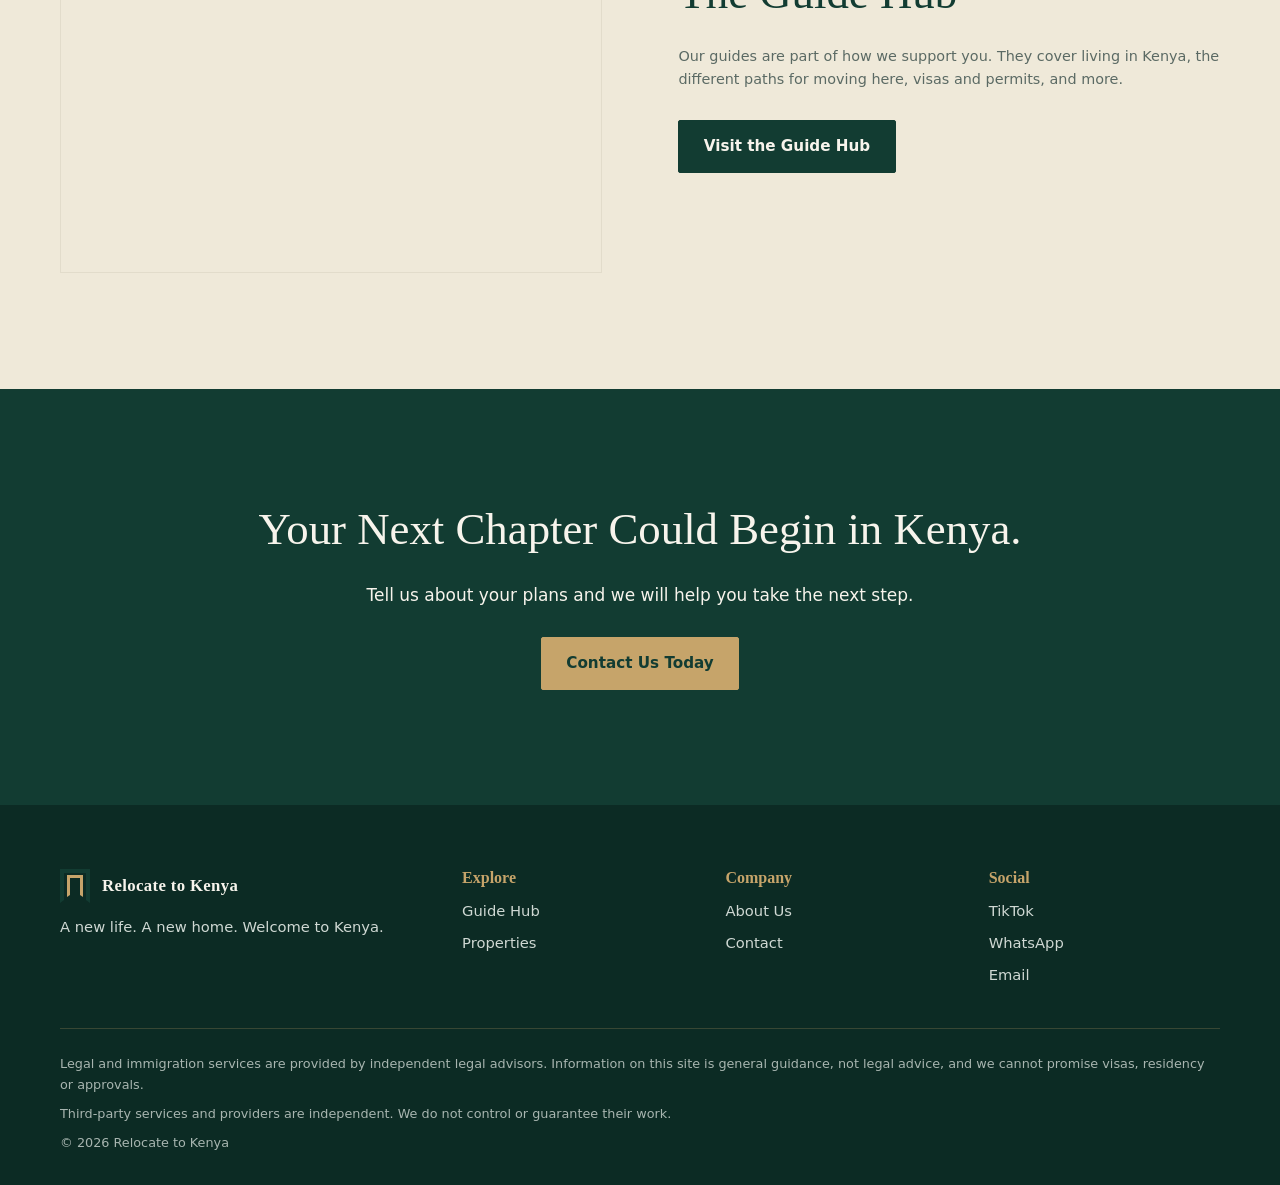
==== commit 5e294864: "Add Properties link to footer and navigation" ====
--- a/index.html
+++ b/index.html
@@ -22,6 +22,8 @@
 <a class="brand" href="/"><svg aria-hidden="true"><use href="#mark"/></svg>Relocate to Kenya</a>
 <button class="menu-btn" aria-expanded="false" aria-controls="nav">Menu</button>
 <nav id="nav" aria-label="Main"><ul>
+<li><a href="/guides">Guides</a></li>
+<li><a href="/properties">Properties</a></li>
 <li><a href="/about">About Us</a></li>
 <li><a href="/contact">Contact</a></li></ul></nav>
 <a class="btn gold sm" href="/contact">Contact Us</a>
@@ -99,7 +101,7 @@
 <footer><div class="wrap">
 <div class="f-grid" style="grid-template-columns:1.6fr 1fr 1fr 1fr">
 <div><a class="brand" href="/" style="color:#F7F4EC"><svg aria-hidden="true"><use href="#mark"/></svg>Relocate to Kenya</a><p style="margin-top:12px">A new life. A new home. Welcome to Kenya.</p></div>
-<div><h4>Explore</h4><ul><li><a href="/guides">Guide Hub</a></li></ul></div>
+<div><h4>Explore</h4><ul><li><a href="/guides">Guide Hub</a></li><li><a href="/properties">Properties</a></li></ul></div>
 <div><h4>Company</h4><ul><li><a href="/about">About Us</a></li><li><a href="/contact">Contact</a></li></ul></div>
 <div><h4>Social</h4><ul><li><a href="https://www.tiktok.com/@relocatetokenya" target="_blank" rel="noopener">TikTok</a></li><li><a href="https://wa.me/254706688115" target="_blank" rel="noopener">WhatsApp</a></li><li><a href="mailto:info@relocatetokenya.co.ke">Email</a></li></ul></div>
 </div>
--- a/css/style.css
+++ b/css/style.css
@@ -298,3 +298,63 @@
   .crumbs ol{font-size:.78rem}
   .faq summary{font-size:1rem;padding:16px 38px 16px 0}
 }
+
+/* ============================================================
+   Brevo contact form, styled to match the site.
+   Paste at the VERY END of /css/style.css
+   ============================================================ */
+.contact-grid{display:grid;grid-template-columns:1.25fr .75fr;gap:clamp(28px,5vw,64px);align-items:start}
+.form-card{background:#fff;border:1px solid var(--line);border-top:3px solid var(--gold);padding:clamp(24px,4vw,40px)}
+.form-card h2{font-size:clamp(1.6rem,3vw,2rem);margin-bottom:.3em}
+.form-intro{color:var(--mute);margin-bottom:26px;font-size:.97rem}
+.contact-side{display:grid;gap:16px}
+.contact-side h2{font-size:1.5rem;margin-bottom:.2em}
+
+/* neutralise Brevo's own container styling */
+.contact-form .sib-form{background:none!important;padding:0!important;text-align:left!important}
+#sib-container{max-width:none!important;padding:0!important;background:none!important;border:0!important;text-align:left!important;font-family:var(--sans)}
+.f-row{padding:0 0 20px}
+
+/* labels, inputs */
+#sib-form .entry__label{display:block;font:600 .9rem var(--sans)!important;color:var(--green)!important;text-align:left!important;margin-bottom:6px}
+#sib-form .input{width:100%;padding:.8em 1em;border:1.5px solid var(--line);border-radius:var(--r);background:var(--ivory);font:1rem var(--sans);color:var(--ink);box-shadow:none}
+#sib-form textarea.input{min-height:130px;resize:vertical}
+#sib-form .input:focus{border-color:var(--green);outline:3px solid rgba(198,164,106,.45);outline-offset:0}
+#sib-form .input::placeholder{color:#8a9690;font-family:var(--sans);text-align:left}
+#sib-form .entry__specification{display:block;font:.82rem var(--sans)!important;color:var(--mute)!important;text-align:left!important;margin-top:6px}
+#sib-form .entry__error{font:.85rem var(--sans)!important;color:#8a2a1d!important;background:none!important;border:0!important;padding:0!important;margin-top:6px;text-align:left!important}
+.input--hidden{display:none!important}
+
+/* checkboxes */
+#sib-form .entry__choice{margin:0 0 8px}
+#sib-form .checkbox__label{display:flex;align-items:center;gap:10px;cursor:pointer;font:1rem var(--sans);color:var(--ink)}
+#sib-form .choice-text{font:1rem var(--sans);color:var(--ink);text-align:left}
+#sib-form .checkbox{border-color:var(--green)!important;border-radius:2px}
+#sib-form .input_replaced:focus-visible+.checkbox{outline:3px solid var(--gold);outline-offset:2px}
+
+/* button */
+#sib-form .sib-form-block__button{width:100%;padding:.95em 1.6em;background:var(--green)!important;color:var(--ivory)!important;border:1.5px solid var(--green)!important;border-radius:var(--r)!important;font:600 .95rem var(--sans)!important;cursor:pointer;text-align:center}
+#sib-form .sib-form-block__button:hover{background:var(--green-2)!important}
+.sib-hide-loader-icon{display:none}
+
+/* success / error messages */
+.sib-form-message-panel{display:none;font:.95rem var(--sans);padding:14px 16px;margin-bottom:20px;border:1px solid;border-radius:var(--r);max-width:none;text-align:left}
+.sib-form-message-panel--active{display:block}
+#error-message{color:#661d1d;background:#fdecea;border-color:#e0a79f}
+#success-message{color:#0f4a3a;background:#e8f3ee;border-color:#9ec7b8}
+.sib-notification__icon{width:20px;height:20px;vertical-align:middle;margin-right:8px;fill:currentColor}
+
+@media(max-width:900px){.contact-grid{grid-template-columns:1fr}}
+/* ============================================================
+   Properties page. Paste at the VERY END of /css/style.css
+   ============================================================ */
+.filters{display:flex;gap:14px;flex-wrap:wrap;margin-bottom:28px}
+.filters[hidden],.empty-state[hidden]{display:none}
+.filters label{display:grid;gap:4px;font:600 .8rem var(--sans);color:var(--green)}
+.filters select{padding:.65em 1em;border:1.5px solid var(--line);background:#fff;font:400 .95rem var(--sans);color:var(--ink);border-radius:var(--r);min-width:170px}
+.p-img{width:100%;aspect-ratio:3/2;object-fit:cover;background:var(--green)}
+.p-desc{font-size:.93rem;color:var(--mute)}
+.card .btn{margin-top:auto;text-align:center}
+.card .status{margin-bottom:10px}
+.empty-state{max-width:640px;padding:clamp(28px,5vw,48px);background:#fff;border:1px solid var(--line);border-top:3px solid var(--gold)}
+.empty-state h2{font-size:1.7rem}
